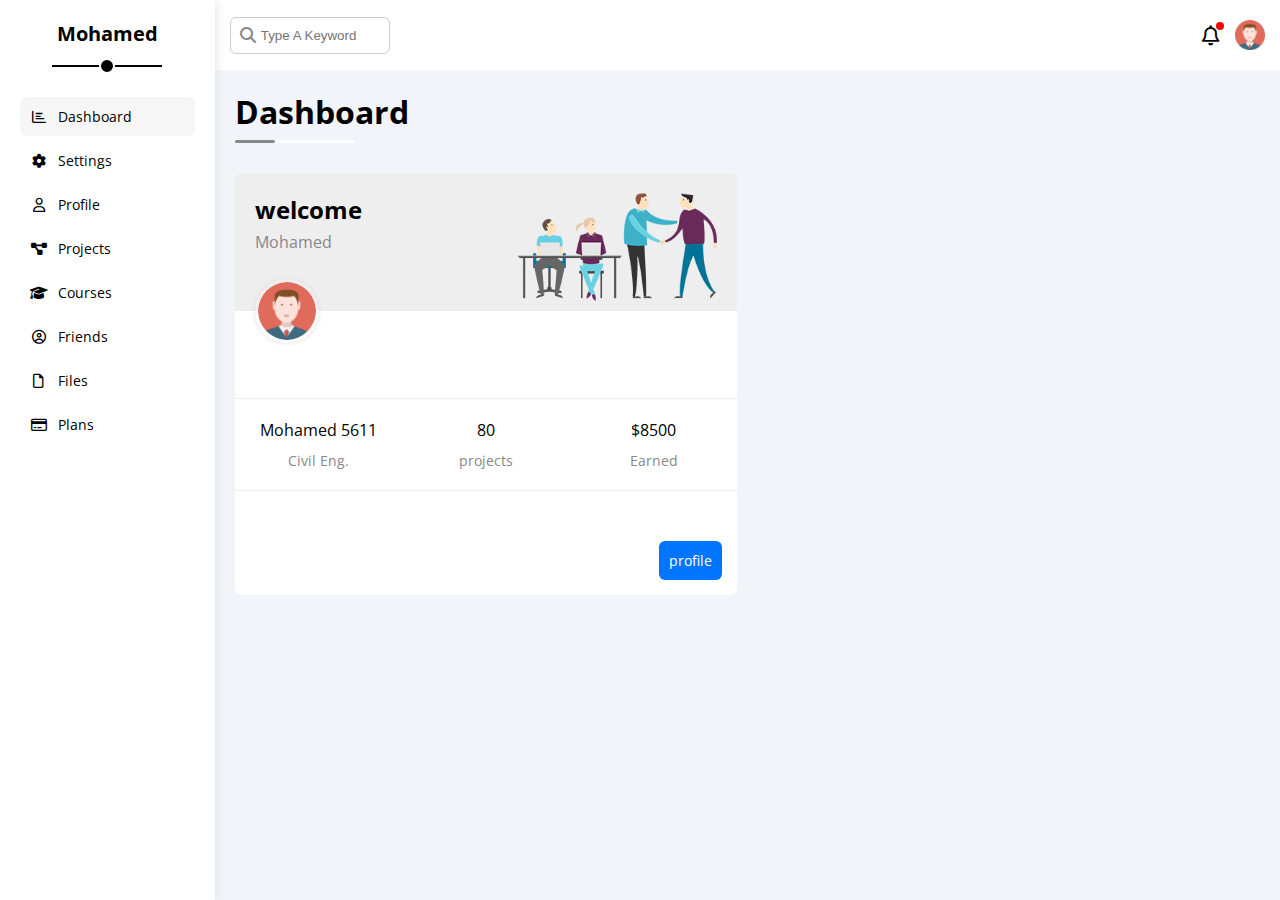
==== index.html @ 5852b379 "first commit" ====
<!DOCTYPE html>
<html lang="en">

<head>
  <meta charset="UTF-8">
  <meta name="viewport" content="width=device-width, initial-scale=1.0">
  <title>P-4</title>
  <link rel="stylesheet" href="css/framework.css">
  <link rel="stylesheet" href="css/master.css">
  <link rel="stylesheet" href="css/all.min.css">
  <link rel="preconnect" href="https://fonts.googleapis.com">
  <link rel="preconnect" href="https://fonts.gstatic.com" crossorigin>
  <link
    href="https://fonts.googleapis.com/css2?family=Open+Sans:ital,wght@0,300;0,400;0,500;0,600;0,700;0,800;1,300;1,400;1,500;1,600;1,700;1,800&family=Work+Sans:ital,wght@0,300;0,700;1,200;1,400;1,800&display=swap"
    rel="stylesheet">
</head>

<body>
  <div class="page d-flex ">
    <div class="sidebar bg-white p-20 p-relative">
      <h3 class="p-relative txt-c mt-0">Mohamed</h3>
      <ul>
        <li>
          <a class="active d-flex align-center fs-14 c-black rad-6 p-10" href="index.html">
            <i class="fa-regular fa-chart-bar fa-fw"></i>
            <span class="hide-mobile">Dashboard</span>
          </a>
        </li>
        <li>
          <a class="d-flex align-center fs-14 c-black rad-6 p-10" href="settings.html">
            <i class="fa-solid fa-gear fa-fw"></i>
            <span class="hide-mobile">Settings</span>
          </a>
        </li>
        <li>
          <a class="d-flex align-center fs-14 c-black rad-6 p-10" href="profile.html">
            <i class="fa-regular fa-user fa-fw"></i>
            <span class="hide-mobile">Profile</span>
          </a>
        </li>
        <li>
          <a class="d-flex align-center fs-14 c-black rad-6 p-10" href="projects.html">
            <i class="fa-solid fa-diagram-project fa-fw"></i>
            <span class="hide-mobile">Projects</span>
          </a>
        </li>
        <li>
          <a class="d-flex align-center fs-14 c-black rad-6 p-10" href="courses.html">
            <i class="fa-solid fa-graduation-cap fa-fw"></i>
            <span class="hide-mobile">Courses</span>
          </a>
        </li>
        <li>
          <a class="d-flex align-center fs-14 c-black rad-6 p-10" href="friends.html">
            <i class="fa-regular fa-circle-user fa-fw"></i>
            <span class="hide-mobile">Friends</span>
          </a>
        </li>
        <li>
          <a class="d-flex align-center fs-14 c-black rad-6 p-10" href="files.html">
            <i class="fa-regular fa-file fa-fw"></i>
            <span class="hide-mobile">Files</span>
          </a>
        </li>
        <li>
          <a class="d-flex align-center fs-14 c-black rad-6 p-10" href="plans.html">
            <i class="fa-regular fa-credit-card fa-fw"></i>
            <span class="hide-mobile">Plans</span>
          </a>
        </li>

      </ul>
    </div>
    <div class="content w-full">
      <!-- start Head -->
      <div class="head w-full p-15 between-flex bg-white">
        <div class="search p-relative">
          <input type="search" placeholder="Type A Keyword" class=" p-10 rad-6">
        </div>
        <div class="icon d-flex align-center ">
          <div class="notification p-relative">
            <i class="fa-regular fa-bell fa-lg"></i>
          </div>
          <img src="imgs/avatar.png" alt="">
        </div>
      </div>
      <h1 class="p-relative">Dashboard</h1>
      <div class="wrapper d-grid gap-20">
        <div class="welcome bg-white rad-6 txt-c-mobile block-mobile">
          <div class="intro d-flex space-between bg-eee  p-20">
            <div class="txt">
              <h2 class="m-0">welcome</h2>
              <p class="c-grey mt-5">Mohamed</p>
            </div>
            <img src="imgs/welcome.png" alt="">
          </div>
          <img src="imgs/avatar.png" alt="">
          <div class="body txt-c d-flex block-mobile">
            <div>
              <div>Mohamed 5611<span class="d-block c-grey fs-14 mt-10">Civil Eng.</span></div>
            </div>
            <div>
              <div>80<span class="d-block c-grey fs-14 mt-10">projects</span></div>
            </div>
            <div>
              <div>$8500<span class="d-block c-grey fs-14 mt-10">Earned</span></div>
            </div>
          </div>
          <a href="profile.html" class="visit p-relative d-block fs-14 rad-6 bg-blue c-white w-fit p-5 block-mobile">
            profile
          </a>
        </div>
      </div>
    </div>
  </div>
  <!-- End Head -->
</body>

</html>
---- css/framework.css ----
/* Start Variables */
:root {
  --main-transition: 0.3s linear;
  --blue-color: #0075ff;
  --blue-alt-color: #0d69d5;
  --orange-color: #f59e0b;
  --green-color: #22c55e;
  --red-color: #f44336;
  --grey-color: #888;
}
/* End Variables */
/* start box */
.d-block {
  display: block;
}
.d-flex {
  display: flex;
}
.align-center {
  align-items: center;
}
.space-between {
  justify-content: space-between;
}
.d-grid {
  display: grid;
}
.gap-10 {
  gap: 10px;
}
.gap-20 {
  gap: 20px;
}
/* End box */
/* start padding + Margin */
.p-5 {
  padding: 10px;
}
.p-10 {
  padding: 10px;
}
.p-15 {
  padding: 15px;
}
.p-20 {
  padding: 20px;
}
.m-0 {
  margin: 0;
}
.m-20 {
  margin: 20px;
}
.mt-0 {
  margin-top: 0;
}
.mt-5 {
  margin-top: 5px;
}
.mt-10 {
  margin-top: 10px;
}
.mt-20 {
  margin-top: 20px;
}
.mt-50 {
  margin-top: 50px;
}
.mb-20 {
  margin-bottom: 20px;
}
.mb-50 {
  margin-bottom: 50px;
}
/* End padding + Margin */
/* Start Fonts */
.fs-14 {
  font-size: 14px;
}
.txt-c {
  text-align: center;
}
/* End Fonts */
/* start color */
.bg-white {
  background-color: white;
}
.bg-blue {
  background-color: var(--blue-color);
}
.c-black {
  color: black;
}
.c-white{
  color: white;
}
.c-grey {
  color: var(--grey-color);
}
.bg-eee {
  background-color: #eee;
}
/* End color */
/* Start position */
.p-relative {
  position: relative;
}
.p-absolute {
  position: absolute;
}
/* End position */
/* Start width + height */
.w-full {
  width: 100%;
}
.w-fit {
  width: fit-content;
}
/* End width + height */
/* start border */
.rad-6 {
  border-radius: 6px;
}
/* End border */
/* start Media */
@media (max-width: 767px) {
  .hide-mobile {
    display: none;
  }
  .txt-c-mobile {
    text-align: center;
  }
  .block-mobile {
    display: block;
  }
}
/* End Media */
/* start components */
.between-flex {
  display: flex;
  align-items: center;
  justify-content: space-between;
}
.around-flex {
  display: flex;
  align-items: center;
  justify-content: space-around;
}
/* End components */
/* start animation */
@keyframes flicker {
  0% { opacity: 1; }
  50% { opacity: 0.5; }
  100% { opacity: 1; }
}
@keyframes shine {
  0% {
      opacity: 0;
      transform: scale(1);
  }
  50% {
      opacity: 1;
      transform: scale(1.5);
  }
  100% {
      opacity: 0;
      transform: scale(1);
  }
}
/* End animation */
---- css/master.css ----
/* Start Global Rules */
html {
  scroll-behavior: smooth;
}
body {
  font-family: "Open Sans", sans-serif;
  margin: 0;
}
* {
  -webkit-box-sizing: border-box;
  -moz-box-sizing: border-box;
  box-sizing: border-box;
}
*:focus {
  outline: none;
}
a {
  text-decoration: none;
}
ul {
  list-style: none;
  margin: 0;
  padding: 0;
}
::-webkit-scrollbar {
  width: 15px;
}
::-webkit-scrollbar-track {
  background-color: white;
}
::-webkit-scrollbar-thumb {
  border-radius: 5px;
  background-color: var(--blue-color);
}
::-webkit-scrollbar-thumb:hover {
  background-color: var(--blue-alt-color);
}
.container {
  padding-left: 15px;
  padding-right: 15px;
  margin-left: auto;
  margin-right: auto;
}
/* small*/
@media (min-width: 768px) {
  .container {
    width: 750px;
  }
}
/* Medium*/
@media (min-width: 992px) {
  .container {
    width: 970px;
  }
}
/* large*/
@media (min-width: 1200px) {
  .container {
    width: 1170px;
  }
}
/* End Global Rules */
/* Start Variables */
:root {
  --main-animation: 0.7s linear;
  --main-transition: 0.3s;
  --blue-color: #0075ff;
  --blue-alt-color: #0d69d5;
  --orange-color: #f59e0b;
  --green-color: #22c55e;
  --red-color: #f44336;
  --grey-color: #888;
}
/* End Variables */
/* start component */
/* End component */
/* start sidebar  */
.page {
  background-color: #f1f5f9;
  min-height: 100vh;
}
.sidebar {
  width: 250px;
  box-shadow: 0px 0px 10px #ddd;
}
.sidebar > h3 {
  margin-bottom: 50px;
}
@media (max-width: 767px) {
  .sidebar {
    width: 80px;
    padding: 10px;
  }
  .sidebar > h3 {
    font-size: 8px;
    margin-bottom: 10px;
  }
}
@media (min-width: 768px) {
  .sidebar > h3::before,
  .sidebar > h3::after {
    content: "";
    position: absolute;
    background: black;
    transform: translateX(-50%);
    left: 50%;
  }
  .sidebar > h3::before {
    width: 110px;
    height: 2px;
    bottom: -20px;
  }
  .sidebar > h3::after {
    bottom: -27px;
    height: 12px;
    width: 12px;
    border-radius: 50%;
    border: 2px solid white;
  }
}
.sidebar > ul a {
  margin-bottom: 5px;
  gap: 10px;
  transition: var(--main-transition);
}
.sidebar > h3 {
  font-size: 20px;
  margin-bottom: 50px;
}
@media (max-width: 767px) {
  .sidebar > ul a {
    margin: 0 auto 5px;
    width: fit-content;
  }
  .sidebar > h3 {
    font-size: 8px;
    margin-bottom: 10px;
  }
}
.sidebar > ul a:hover,
.sidebar > ul a.active {
  background-color: #f6f6f6;
}
/* End sidebar  */
/* start content */
.content {
  overflow: hidden;
}
.head {
  height: 70px;
}
.head .search::before {
  content: "\f002";
  font-weight: 900;
  position: absolute;
  top: 50%;
  left: 10px;
  color: var(--grey-color);
  transform: translateY(-50%);
  font-family: var(--fa-style-family-classic);
}
.head .search input {
  padding-left: 30px;
  border: 1px solid #ccc;
  width: 160px;
  transition: var(--main-transition);
}
.head .search input:focus {
  width: 200px;
}
.head .search input::placeholder {
  transition: var(--main-transition);
}
.head .search input:focus::placeholder {
  opacity: 0;
}
.head .icon .notification::before {
  content: "";
  position: absolute;
  background-color: red;
  width: 8px;
  height: 8px;
  border-radius: 50%;
  top: -2px;
  left: 14px;
}
.head .icon img {
  height: 30px;
  width: 30px;
  margin-left: 15px;
}
h1 {
  margin: 20px 20px 40px;
}
h1::after,
h1::before {
  content: "";
  position: absolute;
  border-radius: 5px;
  bottom: -10px;
  left: 0;
  height: 3px;
}
h1::after {
  width: 40px;
  background: var(--grey-color);
}
h1::before {
  width: 120px;
  background: white;
}
/* End content */
/* Start wrapper */
.wrapper {
  grid-template-columns: repeat(auto-fill, minmax(450px, 1fr));
  margin: 0 20px;
}
@media (max-width: 767px) {
  .wrapper {
    grid-template-columns: minmax(200px, 1fr);
    margin: 0 10px;
  }
}
/* Start welcome */
.welcome {
  overflow: hidden;
}
.welcome .intro img {
  width: 200px;
  margin: 0 0 -10px 0;
}
@media (max-width: 767px) {
  .welcome .intro img  {
    display: none;
  }
}
.welcome > img {
  width: 64px;
  height: 64px;
  border-radius: 50%;
  padding: 3px;
  box-shadow: 0 0 5px #ddd;
  margin: -32px 0 0 20px;
}
@media (max-width: 767px) {
  .welcome > img  {
    margin-left: 0;
  }
}
.welcome .body {
  padding: 20px 0;
  border-top: 1px solid #eee;
  border-bottom: 1px solid #eee;
  margin: 50px 0;
}
.welcome .body > div {
  flex: 1;
}
@media (max-width: 767px) {
  .welcome .body > div:not(:last-child) {
    margin-bottom: 35px;
  }
}
.welcome .visit {
  margin: 0 15px 15px auto;
  transition: var(--main-transition);
}
.welcome .visit::before {
  content: "";
  position: absolute;
  top: 0;
  left: 0;
  width: 100%;
  height: 100%;
  background-color: rgba(255, 255, 255, 0.5);
  opacity: 0;
  transform: scale(1);
  border-radius: 50%;
}
.welcome .visit:hover {
  background-color: var(--blue-alt-color);
  animation: shine var(--main-animation);
}
/* End welcome */
/* End wrapper */
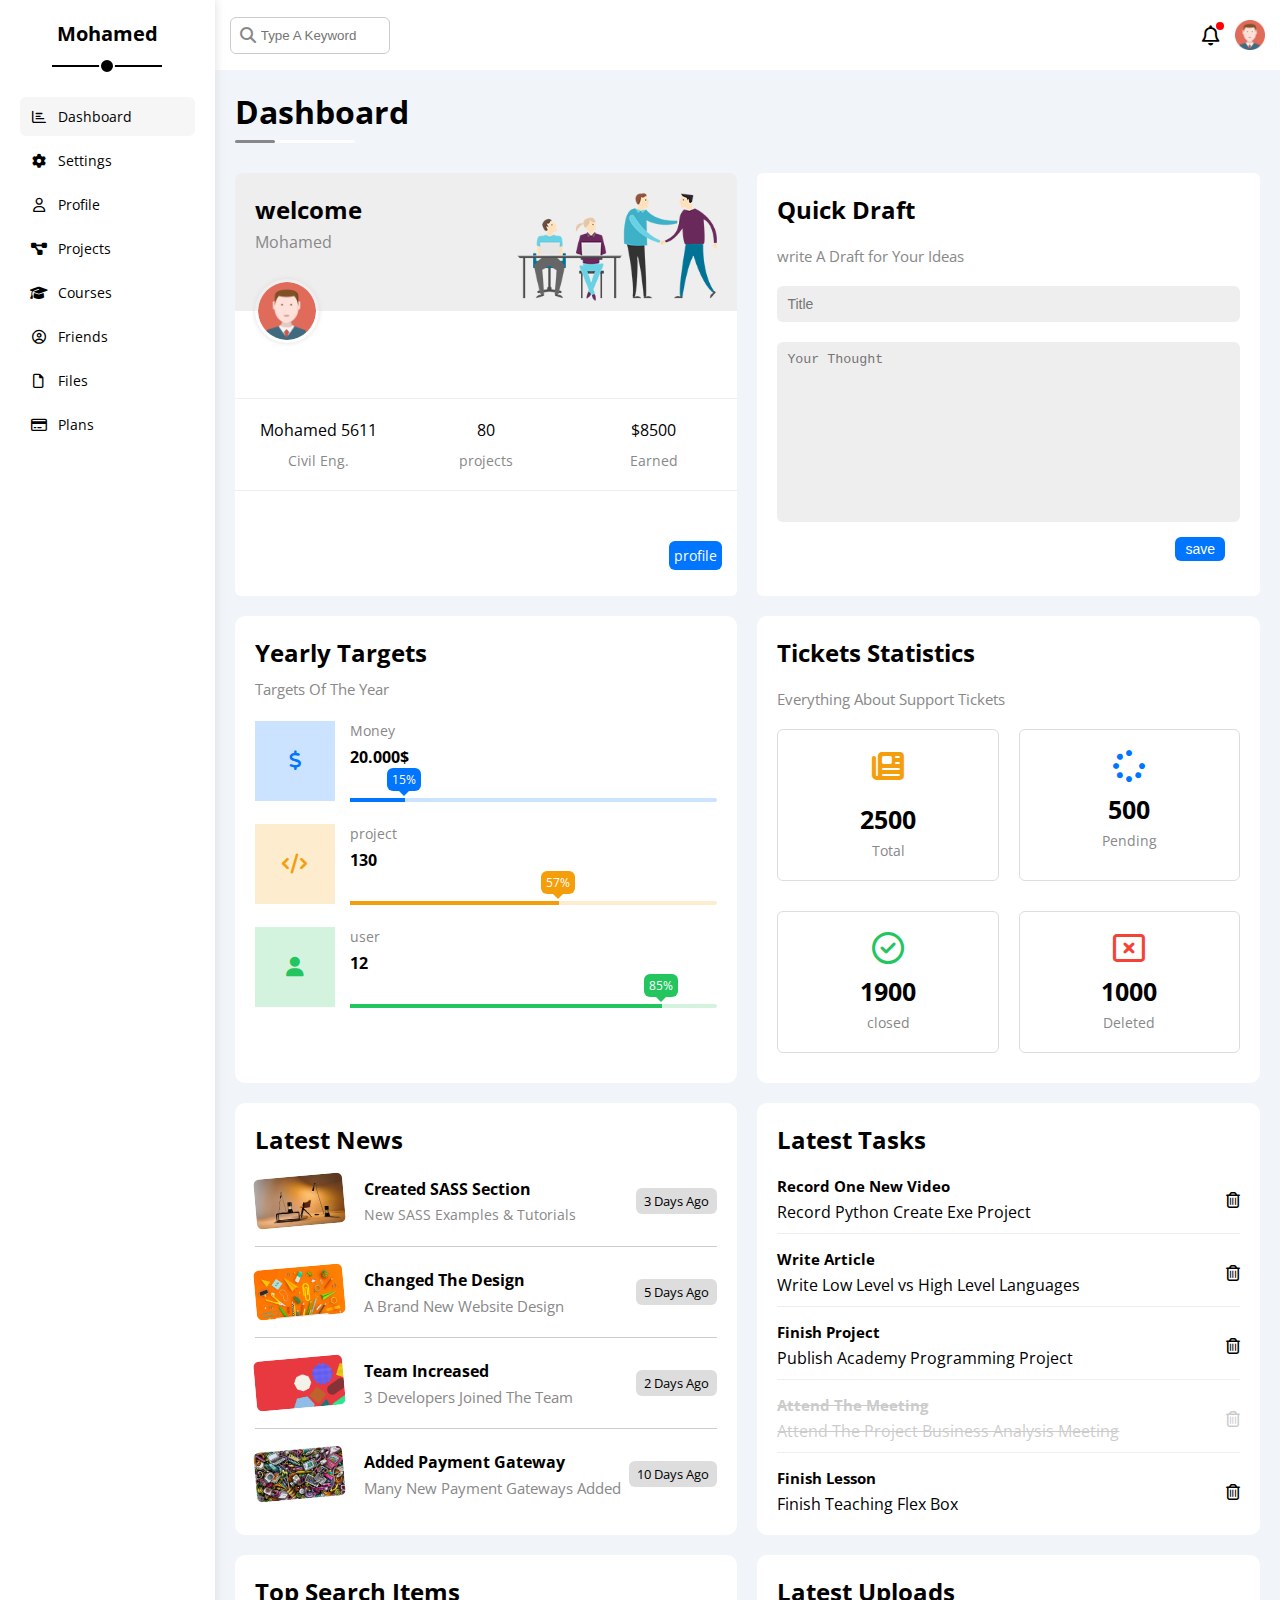
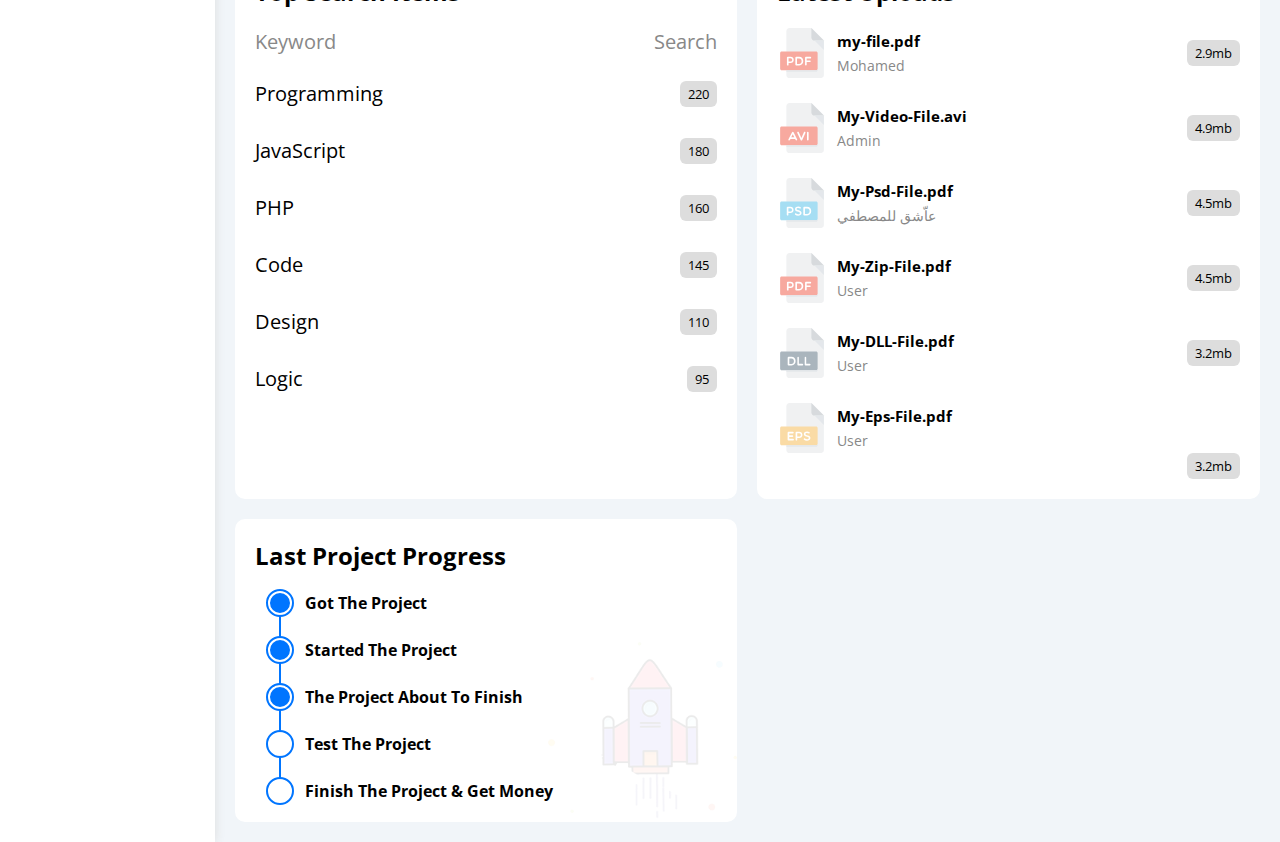
==== commit 8e0123e1: "^_^" ====
--- a/index.html
+++ b/index.html
@@ -84,12 +84,15 @@
           <img src="imgs/avatar.png" alt="">
         </div>
       </div>
+      <!-- End Head -->
       <h1 class="p-relative">Dashboard</h1>
+      <!-- Start wrapper -->
       <div class="wrapper d-grid gap-20">
+        <!-- Start welcome widget-->
         <div class="welcome bg-white rad-6 txt-c-mobile block-mobile">
           <div class="intro d-flex space-between bg-eee  p-20">
             <div class="txt">
-              <h2 class="m-0">welcome</h2>
+              <h2 class="m-0   ">welcome</h2>
               <p class="c-grey mt-5">Mohamed</p>
             </div>
             <img src="imgs/welcome.png" alt="">
@@ -110,10 +113,288 @@
             profile
           </a>
         </div>
+        <!-- End welcome widget-->
+        <!-- Start Quick Draft widget-->
+        <div class="quick-draft p-20 rad-6 bg-white txt-c-mobile block-mobile">
+          <h2 class="mt-0 mb-20  ">Quick Draft</h2>
+          <p class="mt-0 mb-20  c-grey fs-15">write A Draft for Your Ideas</p>
+          <form action="">
+            <input class="d-block b-n w-full bg-eee mt-10 mb-20 rad-6 p-10 fs-14 mt-10 mb-10" placeholder="Title"
+              type="text" name="" id="">
+            <textarea class="p-10 b-n bg-eee w-full mb-10 rad-6" placeholder="Your Thought" cols="30"
+              rows="10"></textarea>
+            <input type="submit" class=" save btn-shape" value="save">
+          </form>
+        </div>
+        <!-- End Quick Draft widget-->
+        <!-- Start Yearly Targets widget-->
+        <div class="targets bg-white rad-10 p-20">
+          <h2 class="m-0 mb-10  ">Yearly Targets</h2>
+          <p class="c-grey fs-15 mt-0 mb-20">Targets Of The Year </p>
+          <div class="target-row  mt-0 mb-20 d-flex align-center money">
+            <div class="icon center-flex">
+              <i class="fa-solid fa-dollar-sign fa-lg c-blue"></i>
+            </div>
+            <div class="details flex1">
+              <span class="fs-14 c-grey">Money</span>
+              <span class="d-block mt-5 mb-30 fw-bold">20.000$</span>
+              <div class="progress p-relative">
+                <span class="bg-blue" style="width: 15%">
+                  <span class="bg-blue">15%</span>
+                </span>
+              </div>
+            </div>
+          </div>
+          <div class="target-row mt-0 mb-20 d-flex align-center  project ">
+            <div class="icon center-flex project ">
+              <i class="fa-solid fa-code fa-lg c-orange"></i>
+            </div>
+            <div class="details flex1">
+              <span class="fs-14 c-grey">project</span>
+              <span class="d-block mt-5 mb-30 fw-bold">130</span>
+              <div class="progress p-relative">
+                <span class="bg-orange project" style="width: 57%">
+                  <span class="bg-orange">57%</span>
+                </span>
+              </div>
+            </div>
+          </div>
+          <div class="target-row mt-0 mb-20 d-flex align-center user ">
+            <div class="icon center-flex  user ">
+              <i class="fa-solid fa-user fa-lg c-green"></i>
+            </div>
+            <div class="details flex1">
+              <span class="fs-14 c-grey">user</span>
+              <span class="d-block mt-5 mb-30 fw-bold">12</span>
+              <div class="progress p-relative">
+                <span class="bg-green project" style="width: 85%">
+                  <span class="bg-green">85%</span>
+                </span>
+              </div>
+            </div>
+          </div>
+        </div>
+        <!-- End Yearly Targets widget-->
+        <!-- Start Tickets widget-->
+        <div class="tickets bg-white rad-10 p-20">
+          <h2 class="m-0 mb-20 ">Tickets Statistics</h2>
+          <p class="mt-0 mb-20 fs-15 c-grey ">Everything About Support Tickets</p>
+          <div class="info  d-flex f-wrap gap-20 ">
+            <div class="card rad-6 txt-c p-20 mb-10">
+              <i class="fa-solid fa-newspaper fa-2x c-orange mb-20"></i>
+              <span class="d-block mb-5 fw-bold fs-25">2500</span>
+              <span class="d-block fs-14 c-grey">Total</span>
+            </div>
+            <div class="card rad-6 txt-c p-20 mb-10">
+              <i class="fa-solid fa-spinner fa-2x mb-10 c-blue"></i>
+              <span class="d-block mb-5 fw-bold fs-25">500</span>
+              <span class="d-block fs-14 c-grey">Pending</span>
+            </div>
+            <div class="card rad-6 txt-c p-20 mb-10">
+              <i class="fa-regular fa-circle-check fa-2x mb-10 c-green"></i>
+              <span class="d-block mb-5 fw-bold fs-25">1900</span>
+              <span class="d-block fs-14 c-grey">closed</span>
+            </div>
+            <div class="card rad-6 txt-c p-20 mb-10">
+              <i class="fa-regular fa-rectangle-xmark fa-2x mb-10 c-red"></i>
+              <span class="d-block mb-5 fw-bold fs-25">1000</span>
+              <span class="d-block fs-14 c-grey">Deleted</span>
+            </div>
+          </div>
+        </div>
+        <!-- End Tickets widget-->
+        <!-- start Latest News widget -->
+        <div class="news bg-white rad-10 p-20 ">
+          <h2 class="m-0 mb-20 txt-c-mobile  ">Latest News</h2>
+          <div class="news-row d-flex flex-col-mobile  align-center">
+            <img class="rad-6 img-50 mr-20" src="imgs/news-01.png" alt="image">
+            <div class="info flex1">
+              <h3 class="m-0 mb-5 fs-16">Created SASS Section</h3>
+              <p class="fs-14 c-grey m-0 ">New SASS Examples & Tutorials</p>
+            </div>
+            <span class="span-btn">3 Days Ago</span>
+          </div>
+          <div class="news-row d-flex flex-col-mobile  align-center">
+            <img class="rad-6 img-50 mr-20" src="imgs/news-02.png" alt="image">
+            <div class="info flex1">
+              <h3 class="m-0 mb-5 fs-16">Changed The Design</h3>
+              <p class="fs-15 c-grey m-0 ">A Brand New Website Design</p>
+            </div>
+            <span class="span-btn">5 Days Ago</span>
+          </div>
+          <div class="news-row d-flex flex-col-mobile  align-center">
+            <img class="rad-6 img-50 mr-20" src="imgs/news-03.png" alt="image">
+            <div class="info flex1">
+              <h3 class="m-0 mb-5 fs-16">Team Increased</h3>
+              <p class="fs-15 c-grey m-0 ">3 Developers Joined The Team</p>
+            </div>
+            <span class="span-btn">2 Days Ago</span>
+          </div>
+          <div class="news-row d-flex flex-col-mobile  align-center">
+            <img class="rad-6 img-50 mr-20" src="imgs/news-04.png" alt="image">
+            <div class="info flex1">
+              <h3 class="m-0 mb-5 fs-16">Added Payment Gateway</h3>
+              <p class="fs-15 c-grey m-0 ">Many New Payment Gateways Added</p>
+            </div>
+            <span class="span-btn">10 Days Ago</span>
+          </div>
+        </div>
+        <!-- End Latest News widget-->
+        <!-- start Tasks  widget-->
+        <div class="tasks bg-white rad-10 p-20">
+          <h2 class="m-0 mb-20  ">Latest Tasks</h2>
+          <div class="task-row d-flex between-flex">
+            <div class="info flex1">
+              <h3 class="fs-15 mt-0 mb-5 ">Record One New Video</h3>
+              <p class="m-0">Record Python Create Exe Project</p>
+            </div>
+            <i class="fa-regular fa-trash-can delete"></i>
+          </div>
+          <div class="task-row d-flex between-flex">
+            <div class="info flex1">
+              <h3 class="fs-15 mt-0 mb-5">Write Article</h3>
+              <p class="m-0">Write Low Level vs High Level Languages</p>
+            </div>
+            <i class="fa-regular fa-trash-can delete"></i>
+          </div>
+          <div class="task-row d-flex between-flex">
+            <div class="info flex1">
+              <h3 class="fs-15 mt-0 mb-5">Finish Project</h3>
+              <p class="m-0">Publish Academy Programming Project</p>
+            </div><i class="fa-regular fa-trash-can delete"></i>
+          </div>
+          <div class="task-row d-flex between-flex ">
+            <div class="info flex1 deleted">
+              <h3 class="fs-15 mt-0 mb-5">Attend The Meeting</h3>
+              <p class="m-0">Attend The Project Business Analysis Meeting</p>
+            </div><i class="fa-regular fa-trash-can delete"></i>
+          </div>
+          <div class="task-row d-flex between-flex">
+            <div class="info flex1">
+              <h3 class="fs-15 mt-0 mb-5">Finish Lesson</h3>
+              <p class="m-0">Finish Teaching Flex Box</p>
+            </div>
+            <i class="fa-regular fa-trash-can delete"></i>
+          </div>
+        </div>
+        <!-- End Tasks widget-->
+        <!-- Start Top search widget -->
+        <div class="search bg-white rad-10 p-20">
+          <h2 class="m-0 mb-20  ">Top Search Items</h2>
+          <div class="items-head fs-20 c-grey between-flex m-0 mb-10">
+            <div>Keyword</div>
+            <div>Search</div>
+          </div>
+          <div class="items fs-20 pt-15 pb-15 between-flex">
+            <div>Programming</div>
+            <span class="span-btn">220</span>
+          </div>
+          <div class="items fs-20 pt-15 pb-15 between-flex">
+            <div>JavaScript</div>
+            <span class="span-btn">180</span>
+          </div>
+          <div class="items fs-20 pt-15 pb-15 between-flex">
+            <div>PHP</div>
+            <span class="span-btn">160</span>
+          </div>
+          <div class="items fs-20 pt-15 pb-15 between-flex">
+            <div>Code</div>
+            <span class="span-btn">145</span>
+          </div>
+          <div class="items fs-20 pt-15 pb-15 between-flex">
+            <div>Design</div>
+            <span class="span-btn">110</span>
+          </div>
+          <div class="items fs-20 pt-15 pb-15 between-flex">
+            <div>Logic</div>
+            <span class="span-btn">95</span>
+          </div>
+        </div>
+        <!-- End Top search widget-->
+        <!-- start uploads widget-->
+        <div class="uploads bg-white rad-10 p-20">
+          <h2 class="m-0 mb-20">Latest Uploads</h2>
+          <ul>
+            <li class="between-flex">
+              <div class="d-flex align-center">
+                <img class="rad-6 img-50 mr-10" src="imgs/pdf.svg" alt="image">
+              <div class="text ">
+                <h3 class="m-0 mb-5 fs-15">my-file.pdf</h3>
+                <p class="fs-14 c-grey m-0 ">Mohamed</p>
+              </div>
+              </div>
+              <span class="span-btn">2.9mb</span>
+            </li>
+            <li class="between-flex">
+              <div class="d-flex align-center">
+                <img class="rad-6 img-50 mr-10" src="imgs/avi.svg" alt="image">
+              <div class="text ">
+                <h3 class="m-0 mb-5 fs-15">My-Video-File.avi</h3>
+                <p class="fs-14 c-grey m-0 ">Admin</p>
+              </div>
+              </div>
+              <span class="span-btn">4.9mb</span>
+            </li>
+            <li class="between-flex">
+              <div class="d-flex align-center">
+                <img class="rad-6 img-50 mr-10" src="imgs/psd.svg" alt="image">
+              <div class="text ">
+                <h3 class="m-0 mb-5 fs-15">My-Psd-File.pdf</h3>
+                <p class="fs-14 c-grey m-0 ">عاّشق للمصطفي</p>
+              </div>
+              </div>
+              <span class="span-btn">4.5mb</span>
+            </li>
+            <li class="between-flex">
+              <div class="d-flex align-center">
+                <img class="rad-6 img-50 mr-10" src="imgs/pdf.svg" alt="image">
+              <div class="text ">
+                <h3 class="m-0 mb-5 fs-15">My-Zip-File.pdf</h3>
+                <p class="fs-14 c-grey m-0 ">User</p>
+              </div>
+              </div>
+              <span class="span-btn">4.5mb</span>
+            </li>
+            <li class="between-flex">
+              <div class="d-flex align-center">
+                <img class="rad-6 img-50 mr-10" src="imgs/dll.svg" alt="image">
+              <div class="text ">
+                <h3 class="m-0 mb-5 fs-15">My-DLL-File.pdf</h3>
+                <p class="fs-14 c-grey m-0 ">User</p>
+              </div>
+              </div >
+              <span class="span-btn">3.2mb</span>
+            </li>
+            <li class="align-center">
+              <div  class="d-flex align-center">
+                <img class="rad-6 img-50 mr-10" src="imgs/eps.svg" alt="image">
+              <div class="text ">
+                <h3 class="m-0 mb-5 fs-15">My-Eps-File.pdf</h3>
+                <p class="fs-14 c-grey m-0 ">User</p>
+              </div>
+              </div>
+              <span class="span-btn">3.2mb</span>
+            </li>
+          </ul>
+        </div>
+        <!-- End uploads widget-->
+        <!-- Start last project widget-->
+        <div class="last-project p-relative bg-white rad-10 p-20">
+          <h2 class="m-0 mb-20">Last Project Progress</h2>
+          <ul class=" p-relative">
+            <li class="mt-25 done">Got The Project</li>
+            <li class="mt-25 done">Started The Project</li>
+            <li class="mt-25 done">The Project About To Finish</li>
+            <li class="mt-25 current">Test The Project</li>
+            <li class="mt-25 ">Finish The Project & Get Money</li>
+          </ul>
+          <img class="launch-icon hide-mobile img-180" src="imgs/project.png" alt="">
+        </div>
+        <!-- End last project widget-->
       </div>
+      <!-- End wrapper widget-->
     </div>
   </div>
-  <!-- End Head -->
 </body>
 
 </html>--- a/css/framework.css
+++ b/css/framework.css
@@ -1,6 +1,7 @@
 /* Start Variables */
 :root {
-  --main-transition: 0.3s linear;
+  --main-animation: 0.7s linear;
+  --main-transition: 0.3s;
   --blue-color: #0075ff;
   --blue-alt-color: #0d69d5;
   --orange-color: #f59e0b;
@@ -9,6 +10,31 @@
   --grey-color: #888;
 }
 /* End Variables */
+/* Start Global Rules */
+html {
+  scroll-behavior: smooth;
+}
+body {
+  font-family: "Open Sans", sans-serif;
+  margin: 0;
+}
+* {
+  -webkit-box-sizing: border-box;
+  -moz-box-sizing: border-box;
+  box-sizing: border-box;
+}
+*:focus {
+  outline: none;
+}
+a {
+  text-decoration: none;
+}
+ul {
+  list-style: none;
+  margin: 0;
+  padding: 0;
+}
+/* End Global Rules  */
 /* start box */
 .d-block {
   display: block;
@@ -22,6 +48,12 @@
 .space-between {
   justify-content: space-between;
 }
+.f-wrap {
+  flex-wrap: wrap;
+}
+.flex1 {
+  flex: 1;
+}
 .d-grid {
   display: grid;
 }
@@ -32,9 +64,9 @@
   gap: 20px;
 }
 /* End box */
-/* start padding + Margin */
+/* start (pm) padding + Margin */
 .p-5 {
-  padding: 10px;
+  padding: 5px;
 }
 .p-10 {
   padding: 10px;
@@ -45,6 +77,12 @@
 .p-20 {
   padding: 20px;
 }
+.pt-15 {
+  padding-top: 15px;
+}
+.pb-15 {
+  padding-bottom: 15px;
+}
 .m-0 {
   margin: 0;
 }
@@ -63,19 +101,81 @@
 .mt-20 {
   margin-top: 20px;
 }
+.mt-25 {
+  margin-top: 25px;
+}
+.mt-30 {
+  margin-top: 30px;
+}
 .mt-50 {
   margin-top: 50px;
 }
+.mr-10 {
+  margin-right: 10px;
+}
+.mr-20 {
+  margin-right: 20px;
+}
+.mr-30 {
+  margin-right: 30px;
+}
+.mb-5 {
+  margin-bottom: 5px;
+}
+.mb-10 {
+  margin-bottom: 10px;
+}
 .mb-20 {
   margin-bottom: 20px;
 }
-.mb-50 {
-  margin-bottom: 50px;
+.mb-30 {
+  margin-bottom: 30px;
+}
+.mb-35 {
+  margin-bottom: 35px;
+}
+.mb-40 {
+  margin-bottom: 40px;
+}
+.ml-10 {
+  margin-left: 10px;
+}
+.ml-20 {
+  margin-left: 20px;
+}
+.ml-30 {
+  margin-left: 30px;
 }
 /* End padding + Margin */
+/* start (bo) border + outline */
+.b-n {
+  border: none;
+}
+.bt-ccc{
+  border-top: 1px solid #ccc;
+}
+.bb-ccc{
+  border-bottom: 1px solid #ccc;
+}
+/* End (bo) border + outline */
 /* Start Fonts */
 .fs-14 {
   font-size: 14px;
+}
+.fs-15 {
+  font-size: 15px;
+}
+.fs-16 {
+  font-size: 16px;
+}
+.fs-20 {
+  font-size: 20px;
+}
+.fs-25 {
+  font-size: 25px;
+}
+.fw-bold {
+  font-weight: bold;
 }
 .txt-c {
   text-align: center;
@@ -88,14 +188,32 @@
 .bg-blue {
   background-color: var(--blue-color);
 }
+.bg-orange {
+  background-color: var(--orange-color);
+}
+.bg-green {
+  background-color: var(--green-color);
+}
 .c-black {
   color: black;
 }
-.c-white{
+.c-white {
   color: white;
 }
 .c-grey {
   color: var(--grey-color);
+}
+.c-blue {
+  color: var(--blue-color);
+}
+.c-orange {
+  color: var(--orange-color);
+}
+.c-green {
+  color: var(--green-color);
+}
+.c-red {
+  color: var(--red-color);
 }
 .bg-eee {
   background-color: #eee;
@@ -110,6 +228,24 @@
 }
 /* End position */
 /* Start width + height */
+.img-50 {
+  height: 50px;
+}
+.img-80 {
+  height: 80px;
+}
+.img-100 {
+  height: 100px;
+}
+.img-180 {
+  height: 180px;
+}
+.img-250 {
+  height: 250px;
+}
+.img-500 {
+  height: 500px;
+}
 .w-full {
   width: 100%;
 }
@@ -120,6 +256,9 @@
 /* start border */
 .rad-6 {
   border-radius: 6px;
+}
+.rad-10 {
+  border-radius: 10px;
 }
 /* End border */
 /* start Media */
@@ -132,6 +271,12 @@
   }
   .block-mobile {
     display: block;
+  }
+  .flex-col-mobile {
+    display: flex;
+    flex-direction: column;
+    gap: 15px;
+    text-align: center;
   }
 }
 /* End Media */
@@ -141,30 +286,123 @@
   align-items: center;
   justify-content: space-between;
 }
+.center-flex {
+  display: flex;
+  align-items: center;
+  justify-content: center;
+}
 .around-flex {
   display: flex;
   align-items: center;
   justify-content: space-around;
 }
+.span-btn {
+  margin-left: auto;
+  font-size: 13px;
+  background: #ddd;
+  border-radius: 6px;
+  padding: 4px 8px;
+  display: block;
+  color: #000;
+  width: fit-content;
+}
+.btn-shape {
+  position: relative;
+  display: block;
+  font-size: 14px;
+  border-radius: 6px;
+  color: white;
+  width: fit-content;
+  padding: 4px 10px;
+  background-color: var(--blue-color);
+  transition: var(--main-transition);
+  border: none;
+}
+.btn-shape::before {
+  content: "";
+  position: absolute;
+  top: 0;
+  left: 0;
+  width: 100%;
+  height: 100%;
+  background-color: rgba(255, 255, 255, 0.5);
+  opacity: 0;
+  transform: scale(1);
+  border-radius: 50%;
+}
+.btn-shape:hover {
+  background-color: var(--blue-alt-color);
+  animation: shine var(--main-animation);
+}
 /* End components */
 /* start animation */
+@keyframes change-color {
+  from {
+    background-color: var(--blue-color);
+  }
+  to {
+    background-color: white;
+  }
+}
 @keyframes flicker {
-  0% { opacity: 1; }
-  50% { opacity: 0.5; }
-  100% { opacity: 1; }
+  0% {
+    opacity: 1;
+  }
+  50% {
+    opacity: 0.5;
+  }
+  100% {
+    opacity: 1;
+  }
 }
 @keyframes shine {
   0% {
-      opacity: 0;
-      transform: scale(1);
+    opacity: 0;
+    transform: scale(1);
   }
   50% {
-      opacity: 1;
-      transform: scale(1.5);
+    opacity: 1;
+    transform: scale(1.5);
   }
   100% {
-      opacity: 0;
-      transform: scale(1);
-  }
-}
-/* End animation */+    opacity: 0;
+    transform: scale(1);
+  }
+}
+@keyframes mlt-color {
+  0% {
+   color: var(--blue-alt-color);
+  }
+  10% {
+   color: var(--grey-color);
+  }
+  20% {
+   color: var(--green-color);
+  }
+  30% {
+   color: var(--orange-color);
+  }
+  40% {
+   color: var(--red-color);
+  }
+  50% {
+    color: rgb(3, 137, 47);
+  }
+  60% {
+    color: rgb(124, 15, 95);
+  }
+  70% {
+    color: rgb(82, 17, 139);
+  }
+  80% {
+    color: rgb(101, 156, 18);
+  }
+  90% {
+    color: rgb(35, 1, 20);
+  }
+  100% {
+    color: rgb(202, 95, 38);
+  }
+}
+
+/* End animation */
--- a/css/master.css
+++ b/css/master.css
@@ -29,7 +29,7 @@
   background-color: white;
 }
 ::-webkit-scrollbar-thumb {
-  border-radius: 5px;
+  border-radius: 2.5px;
   background-color: var(--blue-color);
 }
 ::-webkit-scrollbar-thumb:hover {
@@ -213,7 +213,7 @@
 /* Start wrapper */
 .wrapper {
   grid-template-columns: repeat(auto-fill, minmax(450px, 1fr));
-  margin: 0 20px;
+  margin: 20px;
 }
 @media (max-width: 767px) {
   .wrapper {
@@ -221,7 +221,10 @@
     margin: 0 10px;
   }
 }
-/* Start welcome */
+.wrapper h2{
+  animation: mlt-color 5s linear  infinite alternate-reverse;
+}
+/* Start welcome widget*/
 .welcome {
   overflow: hidden;
 }
@@ -230,7 +233,7 @@
   margin: 0 0 -10px 0;
 }
 @media (max-width: 767px) {
-  .welcome .intro img  {
+  .welcome .intro img {
     display: none;
   }
 }
@@ -243,7 +246,7 @@
   margin: -32px 0 0 20px;
 }
 @media (max-width: 767px) {
-  .welcome > img  {
+  .welcome > img {
     margin-left: 0;
   }
 }
@@ -281,5 +284,193 @@
   background-color: var(--blue-alt-color);
   animation: shine var(--main-animation);
 }
-/* End welcome */
+/* End welcomewidget */
+/* start Quick Draft widget*/
+.quick-draft textarea {
+  resize: none;
+  min-height: 180px;
+}
+.quick-draft .save {
+  margin: 0 15px 15px auto;
+}
+/* End Quick Draft widget*/
+/* Start Yearly Targets widget*/
+.targets .target-row .icon {
+  width: 80px;
+  height: 80px;
+  margin-right: 15px;
+}
+.targets .target-row .details .progress{
+  height: 4px;
+  border-radius: 6px;
+}
+.targets .target-row .details .progress > span{
+  height: 100%;
+  position: absolute;
+  top: 0;
+  left: 0;
+}
+.targets .target-row .details .progress > span span{
+  position: absolute;
+  top: -30px;
+  right: -16px;
+  padding: 3px 5px;
+  font-size: 12px;
+  color: white;
+  border-radius: 6px;
+}
+.targets .target-row .details .progress > span span:after{
+  content: "";
+  position: absolute;
+  bottom: -15px;
+  left: 50%;
+  border-width: 10px;
+  border-style: solid;
+  border-color: transparent;
+  border-top-color: var(--blue-color);
+  transform: translateX(-50%);
+}
+.targets .money .details .progress > span span:after{
+  border-top-color: var(--blue-color);
+}
+.targets .project .details .progress > span span:after{
+  border-top-color: var(--orange-color);
+}
+.targets .user .details .progress > span span:after{
+  border-top-color: var(--green-color);
+}
+.money .icon,
+.money .progress{
+background-color: rgb(0 117 255 / 20%);
+}
+.project .icon,
+.project .progress{
+  background-color: rgb(245 158 11 / 20%);
+}
+.user .icon,
+.user .progress{
+  background-color: rgb(34 197 94 / 20%);
+}
+/* End Yearly Targets widget*/
+/* start tickets widget*/
+.tickets .card{
+  width: calc(50% - 10px);
+  border: 1px solid #ddd;
+}
+@media (max-width:767px){
+  .tickets .card{
+    width: 100%;;
+  }
+}
+/* End tickets widget*/
+/* start Latest News widget*/
+.news .news-row:not(:last-of-type){
+  border-bottom: 1px solid #ccc;
+  padding-bottom: 20px;
+  margin-bottom: 20px;
+}
+.news .news-row img{
+  transform: rotate(-5deg);
+  transition: var(--main-transition);
+}
+.news .news-row:hover img{
+  transform: scale(1.1) rotate(0deg);
+}
+.news .news-row span{
+  margin-left: auto;
+  background: #ddd;
+}
+@media (max-width:767px){
+  .news .news-row span{
+    margin: 0 auto;
+  }
+}
+/* End Latest News widget*/
+/* start tasks widget*/
+.tasks .task-row:not(:last-of-type){
+  border-bottom: 1px solid #eee;
+  padding-bottom: 10px;
+  margin-bottom: 15px;
+}
+.tasks .delete{
+  cursor: pointer;
+  transition: var(--main-transition);
+}
+.tasks .delete:hover{
+color: var(--red-color);
+}
+.tasks .deleted{
+text-decoration: line-through;
+opacity: 0.2;
+}
+.tasks .deleted + i{
+opacity: 0.2;
+}
+
+/* End tasks widget*/
+/* start Uploads widget*/
+.uploads ul li:not(:last-child) {
+  margin-bottom: 25px;
+}
+.uploads ul li img{
+  opacity: 0.5;
+  transition: var(--main-transition);
+}
+.uploads ul li:hover img{
+  transform: rotate(5deg) scale(1.1);  opacity: 1;
+}
+/* End Uploads widget*/
+/* Start last project widget*/
+.last-project {
+  overflow: hidden;
+}
+.last-project .launch-icon{
+  position: absolute;
+  opacity: 0.08;
+  bottom: 0;
+  right: 0;
+  transition: 1s;
+}
+.last-project:hover .launch-icon{
+  bottom: 300px;
+}
+.last-project ul::after{
+  content: "";
+  position: absolute;
+  width: 2px;
+  height: calc(100% - 20px);
+  background-color: var(--blue-color);
+  left: 25px;
+  top: 50%;
+  transform: translate(-50%, -50%);
+}
+.last-project ul li {
+  margin: 0 0 25px 50px;
+  font-weight: bold;
+  position: relative;
+}
+.last-project ul li::before{
+  content: "";
+  position: absolute;
+  left: -25px;
+  top: 50%;
+  transform: translate(-50%, -50%);
+  width: 20px;
+  height: 20px;
+  border-radius: 50%;
+  border: 2px solid white;
+  background-color: white;
+  outline: 2px solid var(--blue-color);
+  z-index: 1;
+}
+.last-project ul li.done::before{
+  background-color: var(--blue-color);
+}
+.last-project ul li.current::before{
+  animation: change-color 0.8s infinite alternate;
+}
+.last-project ul li:last-of-type{
+  margin: 0 0 0 50px;
+}
+/* End last project widget*/
 /* End wrapper */
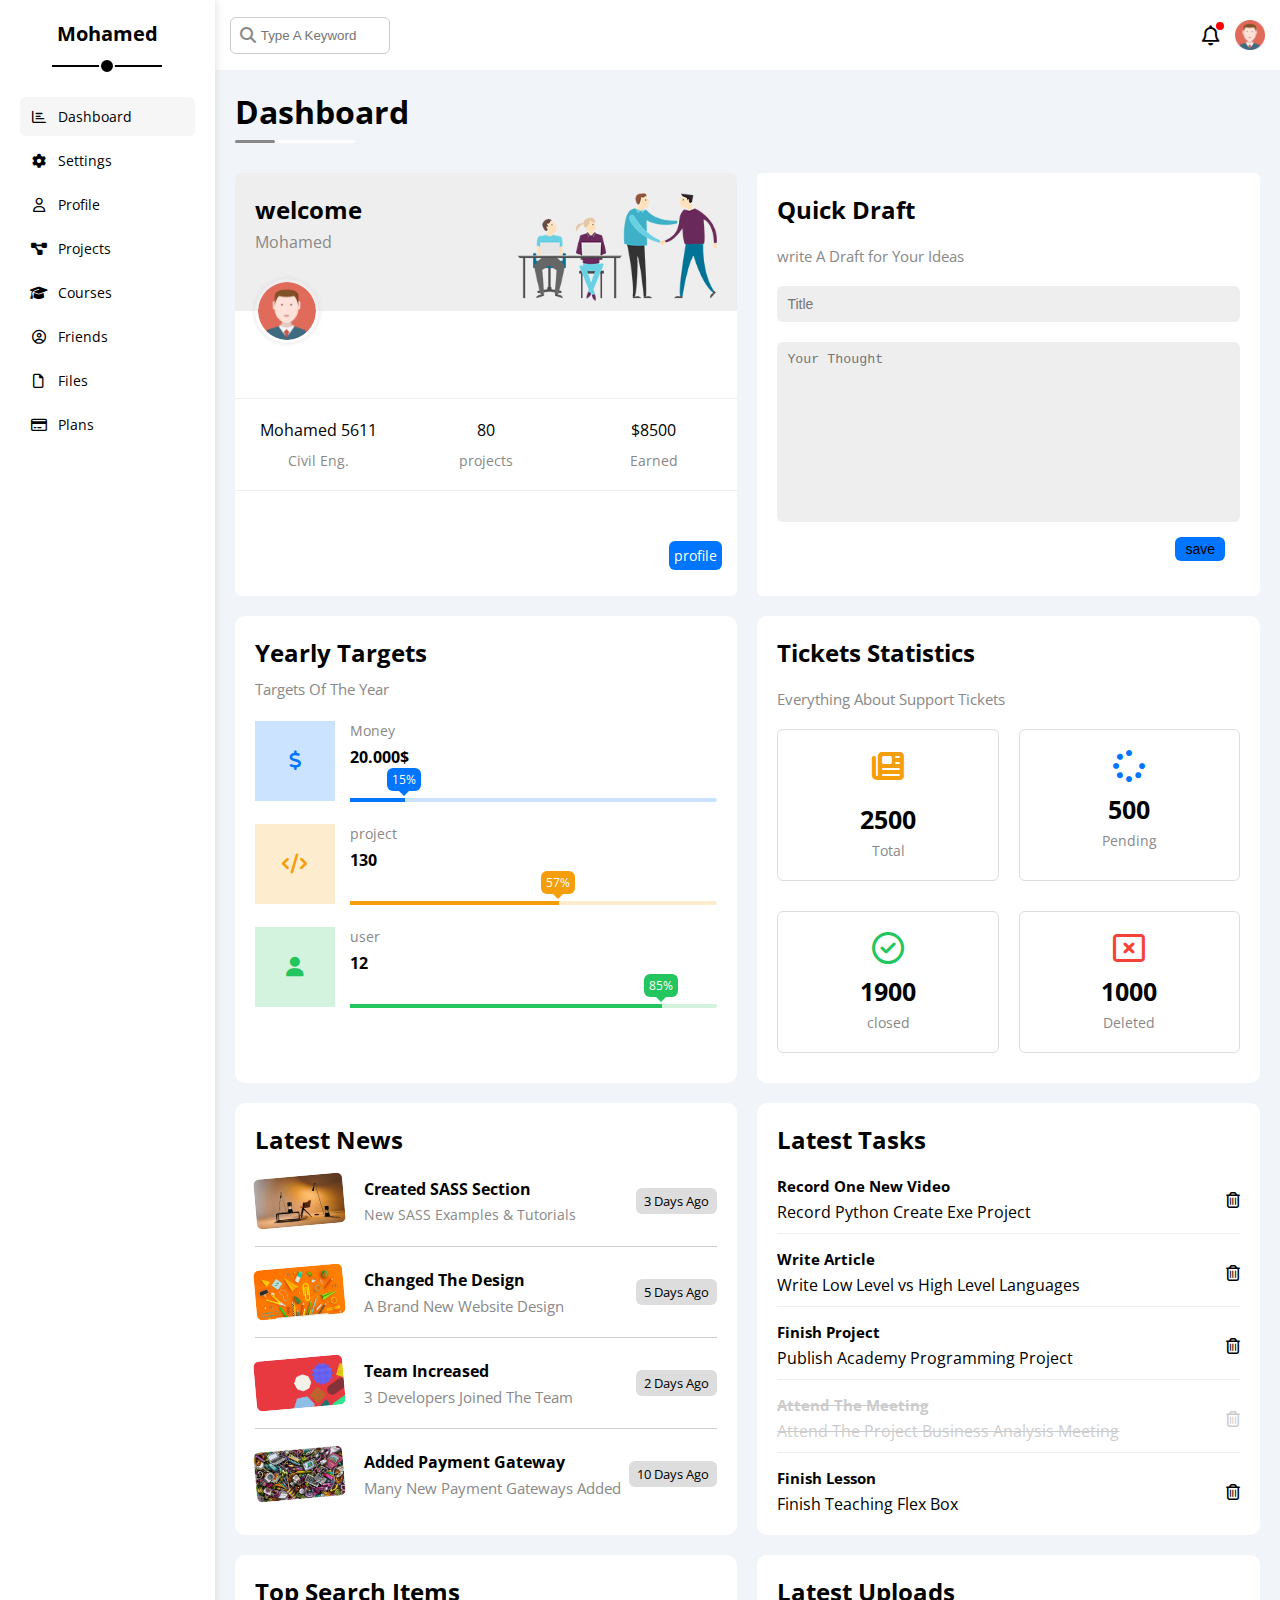
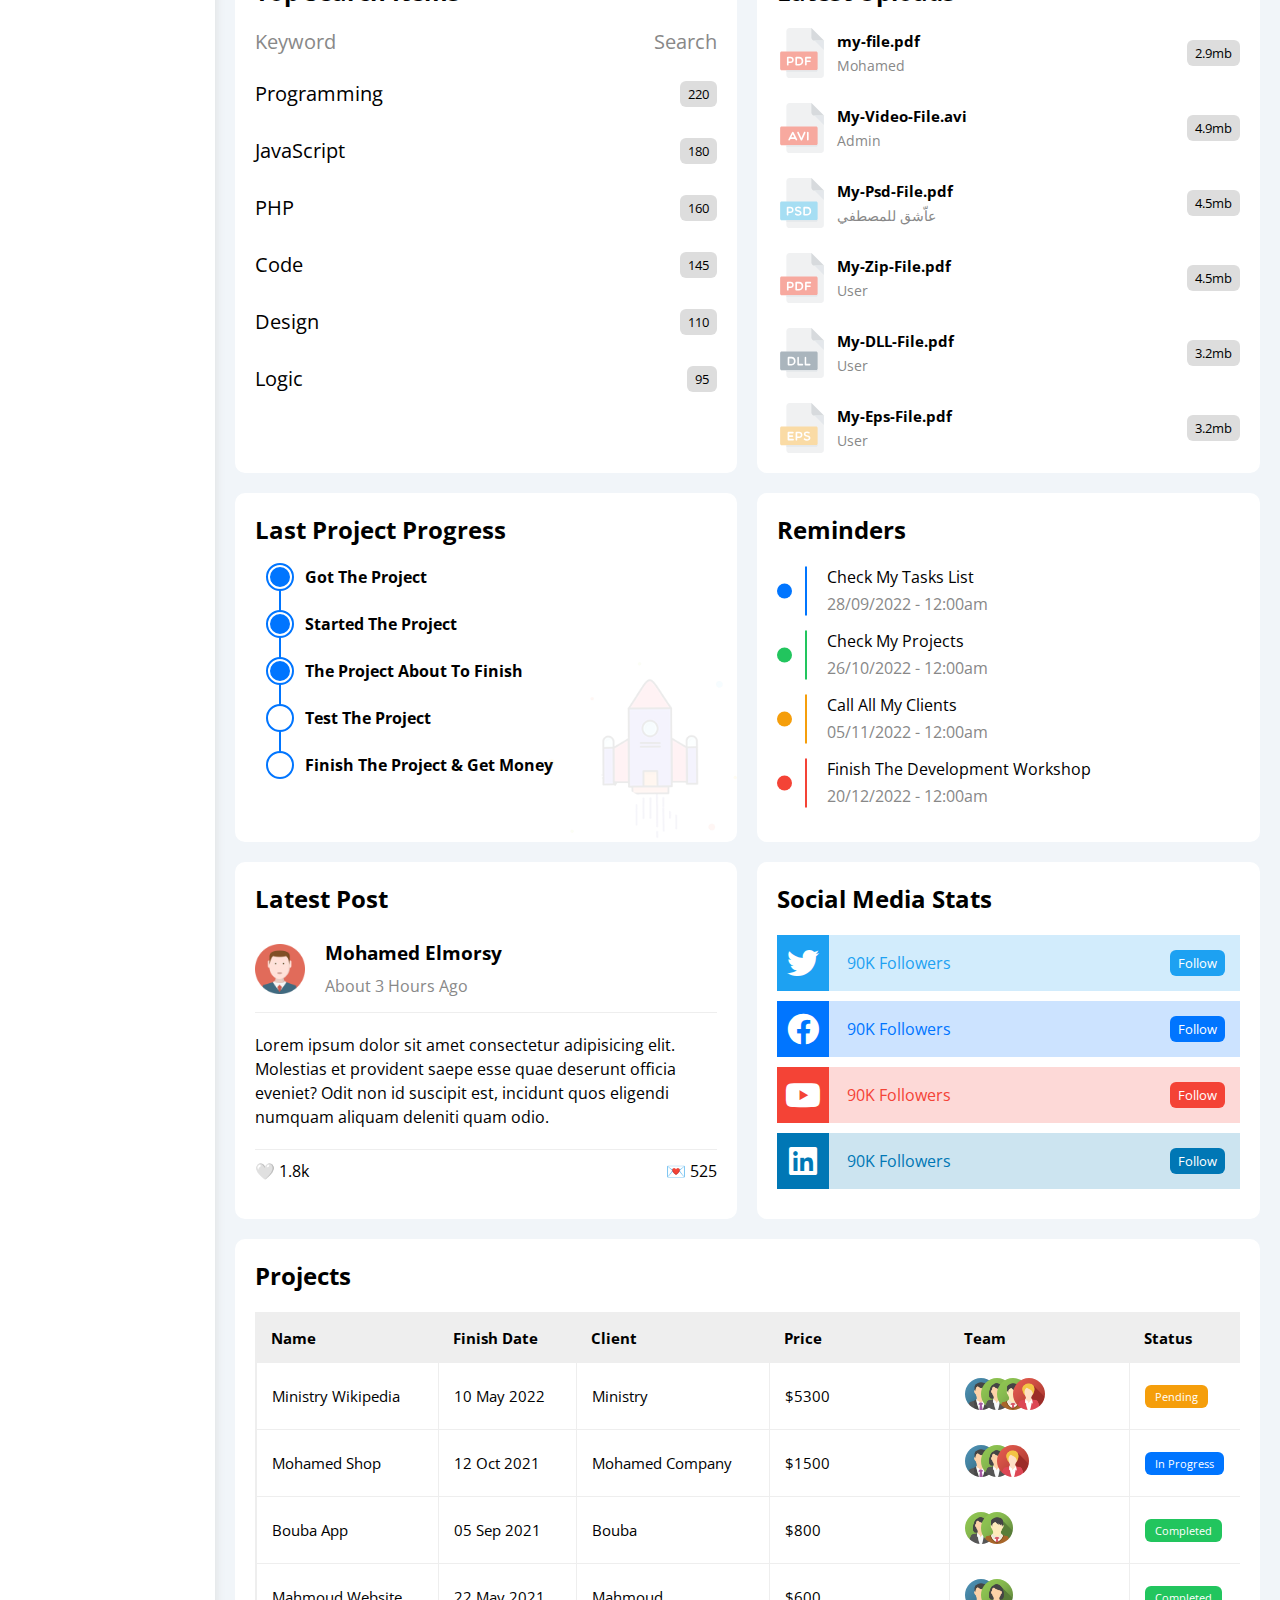
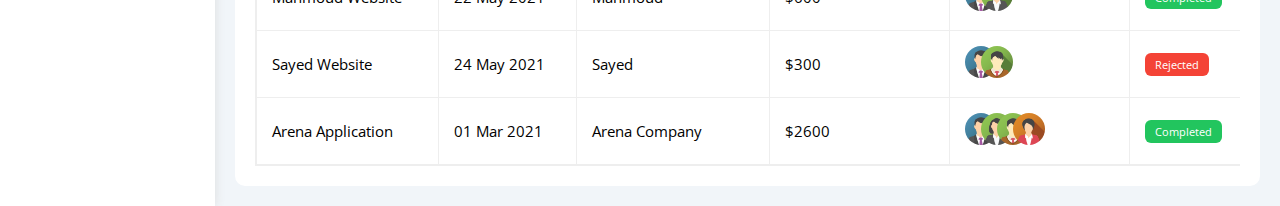
==== commit 5fb8dc5a: "page Setting" ====
--- a/index.html
+++ b/index.html
@@ -5,9 +5,9 @@
   <meta charset="UTF-8">
   <meta name="viewport" content="width=device-width, initial-scale=1.0">
   <title>P-4</title>
+  <link rel="stylesheet" href="css/all.min.css">
   <link rel="stylesheet" href="css/framework.css">
   <link rel="stylesheet" href="css/master.css">
-  <link rel="stylesheet" href="css/all.min.css">
   <link rel="preconnect" href="https://fonts.googleapis.com">
   <link rel="preconnect" href="https://fonts.gstatic.com" crossorigin>
   <link
@@ -206,7 +206,7 @@
         <!-- start Latest News widget -->
         <div class="news bg-white rad-10 p-20 ">
           <h2 class="m-0 mb-20 txt-c-mobile  ">Latest News</h2>
-          <div class="news-row d-flex flex-col-mobile  align-center">
+          <div class="news-row d-flex col-mobile  align-center">
             <img class="rad-6 img-50 mr-20" src="imgs/news-01.png" alt="image">
             <div class="info flex1">
               <h3 class="m-0 mb-5 fs-16">Created SASS Section</h3>
@@ -214,7 +214,7 @@
             </div>
             <span class="span-btn">3 Days Ago</span>
           </div>
-          <div class="news-row d-flex flex-col-mobile  align-center">
+          <div class="news-row d-flex col-mobile  align-center">
             <img class="rad-6 img-50 mr-20" src="imgs/news-02.png" alt="image">
             <div class="info flex1">
               <h3 class="m-0 mb-5 fs-16">Changed The Design</h3>
@@ -222,7 +222,7 @@
             </div>
             <span class="span-btn">5 Days Ago</span>
           </div>
-          <div class="news-row d-flex flex-col-mobile  align-center">
+          <div class="news-row d-flex col-mobile  align-center">
             <img class="rad-6 img-50 mr-20" src="imgs/news-03.png" alt="image">
             <div class="info flex1">
               <h3 class="m-0 mb-5 fs-16">Team Increased</h3>
@@ -230,7 +230,7 @@
             </div>
             <span class="span-btn">2 Days Ago</span>
           </div>
-          <div class="news-row d-flex flex-col-mobile  align-center">
+          <div class="news-row d-flex col-mobile  align-center">
             <img class="rad-6 img-50 mr-20" src="imgs/news-04.png" alt="image">
             <div class="info flex1">
               <h3 class="m-0 mb-5 fs-16">Added Payment Gateway</h3>
@@ -318,60 +318,60 @@
             <li class="between-flex">
               <div class="d-flex align-center">
                 <img class="rad-6 img-50 mr-10" src="imgs/pdf.svg" alt="image">
-              <div class="text ">
-                <h3 class="m-0 mb-5 fs-15">my-file.pdf</h3>
-                <p class="fs-14 c-grey m-0 ">Mohamed</p>
-              </div>
+                <div class="text ">
+                  <h3 class="m-0 mb-5 fs-15">my-file.pdf</h3>
+                  <p class="fs-14 c-grey m-0 ">Mohamed</p>
+                </div>
               </div>
               <span class="span-btn">2.9mb</span>
             </li>
             <li class="between-flex">
               <div class="d-flex align-center">
                 <img class="rad-6 img-50 mr-10" src="imgs/avi.svg" alt="image">
-              <div class="text ">
-                <h3 class="m-0 mb-5 fs-15">My-Video-File.avi</h3>
-                <p class="fs-14 c-grey m-0 ">Admin</p>
-              </div>
+                <div class="text ">
+                  <h3 class="m-0 mb-5 fs-15">My-Video-File.avi</h3>
+                  <p class="fs-14 c-grey m-0 ">Admin</p>
+                </div>
               </div>
               <span class="span-btn">4.9mb</span>
             </li>
             <li class="between-flex">
               <div class="d-flex align-center">
                 <img class="rad-6 img-50 mr-10" src="imgs/psd.svg" alt="image">
-              <div class="text ">
-                <h3 class="m-0 mb-5 fs-15">My-Psd-File.pdf</h3>
-                <p class="fs-14 c-grey m-0 ">عاّشق للمصطفي</p>
-              </div>
+                <div class="text ">
+                  <h3 class="m-0 mb-5 fs-15">My-Psd-File.pdf</h3>
+                  <p class="fs-14 c-grey m-0 ">عاّشق للمصطفي</p>
+                </div>
               </div>
               <span class="span-btn">4.5mb</span>
             </li>
             <li class="between-flex">
               <div class="d-flex align-center">
                 <img class="rad-6 img-50 mr-10" src="imgs/pdf.svg" alt="image">
-              <div class="text ">
-                <h3 class="m-0 mb-5 fs-15">My-Zip-File.pdf</h3>
-                <p class="fs-14 c-grey m-0 ">User</p>
-              </div>
+                <div class="text ">
+                  <h3 class="m-0 mb-5 fs-15">My-Zip-File.pdf</h3>
+                  <p class="fs-14 c-grey m-0 ">User</p>
+                </div>
               </div>
               <span class="span-btn">4.5mb</span>
             </li>
             <li class="between-flex">
               <div class="d-flex align-center">
                 <img class="rad-6 img-50 mr-10" src="imgs/dll.svg" alt="image">
-              <div class="text ">
-                <h3 class="m-0 mb-5 fs-15">My-DLL-File.pdf</h3>
-                <p class="fs-14 c-grey m-0 ">User</p>
-              </div>
-              </div >
+                <div class="text ">
+                  <h3 class="m-0 mb-5 fs-15">My-DLL-File.pdf</h3>
+                  <p class="fs-14 c-grey m-0 ">User</p>
+                </div>
+              </div>
               <span class="span-btn">3.2mb</span>
             </li>
-            <li class="align-center">
-              <div  class="d-flex align-center">
+            <li class="between-flex">
+              <div class="d-flex align-center">
                 <img class="rad-6 img-50 mr-10" src="imgs/eps.svg" alt="image">
-              <div class="text ">
-                <h3 class="m-0 mb-5 fs-15">My-Eps-File.pdf</h3>
-                <p class="fs-14 c-grey m-0 ">User</p>
-              </div>
+                <div class="text ">
+                  <h3 class="m-0 mb-5 fs-15">My-Eps-File.pdf</h3>
+                  <p class="fs-14 c-grey m-0 ">User</p>
+                </div>
               </div>
               <span class="span-btn">3.2mb</span>
             </li>
@@ -391,8 +391,170 @@
           <img class="launch-icon hide-mobile img-180" src="imgs/project.png" alt="">
         </div>
         <!-- End last project widget-->
+        <!-- start Reminders widget -->
+        <div class="reminders bg-white rad-10 p-20">
+          <h2 class="m-0 mb-20">Reminders</h2>
+          <ul class="m-0">
+            <li class="p-relative mb-15 pl-50">
+              <p class="m-0 mb-5">Check My Tasks List</p>
+              <span class="d-block c-grey m-0">28/09/2022 - 12:00am</span>
+            </li>
+            <li class="p-relative mb-15 pl-50">
+              <p class="m-0 mb-5">Check My Projects</p>
+              <span class="d-block c-grey m-0">26/10/2022 - 12:00am</span>
+            </li>
+            <li class="p-relative mb-15 pl-50">
+              <p class="m-0 mb-5">Call All My Clients</p>
+              <span class="d-block c-grey m-0">05/11/2022 - 12:00am</span>
+            </li>
+            <li class="p-relative mb-15 pl-50">
+              <p class="m-0 mb-5">Finish The Development Workshop</p>
+              <span class="d-block c-grey m-0">20/12/2022 - 12:00am</span>
+            </li>
+          </ul>
+        </div>
+        <!-- End Reminders widget -->
+        <!-- Start Latest Post -->
+        <div class="latest-post bg-white rad-10 p-20">
+          <h2 class="m-0 mb-25">Latest Post</h2>
+          <div class="info bb-eee pb-15 d-flex align-center">
+            <img class="img-50" src="imgs/avatar.png" alt="">
+            <div class="text ml-20">
+              <h3 class="m-0 mb-10">Mohamed Elmorsy</h3>
+              <span class="d-block c-grey m-0">About 3 Hours Ago</span>
+            </div>
+          </div>
+          <p class="m-0 pb-20 pt-20 Lh-1-5 bb-eee">Lorem ipsum dolor sit amet consectetur adipisicing elit. Molestias
+            et provident saepe esse quae deserunt officia eveniet?
+            Odit non id suscipit est, incidunt quos
+            eligendi numquam aliquam deleniti quam odio.</p>
+          <div class="icon between-flex m-0 mt-10">
+            <span class="d-block fs-16">🤍 1.8k</span>
+            <span class="d-block fs-16">💌 525</span>
+          </div>
+        </div>
+        <!-- End Latest Post -->
+        <!-- Start Social Media State -->
+        <div class="social-state bg-white rad-10 p-20">
+          <h2 class="m-0 mb-20">Social Media Stats</h2>
+          <div class="box between-flex bg-twitter twitter p-15 mb-10 p-relative">
+            <i class="fa-brands fa-twitter fa-2x  c-white bg-twitter p-10 h-full center-flex"></i>
+            <span>90K Followers</span>
+            <a class="span-btn fs-14 c-white" href="#">Follow</a>
+          </div>
+          <div class="box between-flex  bg-facebook facebook p-15 mb-10 p-relative">
+            <i class="fa-brands fa-facebook fa-2x  c-white bg-facebook h-full center-flex"></i>
+            <span>90K Followers</span>
+            <a class="span-btn fs-14 c-white" href="#">Follow</a>
+          </div>
+          <div class="box between-flex  bg-youtube youtube p-15 mb-10 p-relative">
+            <i class="fa-brands fa-youtube fa-2x  c-white bg-youtube h-full center-flex"></i>
+            <span>90K Followers</span>
+            <a class="span-btn fs-14 c-white" href="#">Follow</a>
+          </div>
+          <div class="box between-flex  bg-linkedin linkedin p-15 mb-10 p-relative">
+            <i class="fa-brands fa-linkedin fa-2x  c-white bg-linkedin h-full center-flex"></i>
+            <span>90K Followers</span>
+            <a class="span-btn fs-14 c-white" href="#">Follow</a>
+          </div>
+        </div>
+        <!-- End Social Media State-->
       </div>
       <!-- End wrapper widget-->
+      <!-- Start Project -->
+      <div class="projects p-20 bg-white rad-10 m-20">
+        <h2 class="mt-0 mb-20">Projects</h2>
+        <div class="responsive-table">
+          <table class="fs-15 w-full">
+            <thead>
+              <tr>
+                <td>Name</td>
+                <td>Finish Date</td>
+                <td>Client</td>
+                <td>Price</td>
+                <td>Team</td>
+                <td>Status</td>
+              </tr>
+            </thead>
+            <tbody>
+              <tr>
+                <td>Ministry Wikipedia</td>
+                <td>10 May 2022</td>
+                <td>Ministry</td>
+                <td class="w-90">$5300</td>
+                <td class="w-180">
+                  <img src="imgs/team-01.png" alt="">
+                  <img src="imgs/team-02.png" alt="">
+                  <img src="imgs/team-03.png" alt="">
+                  <img src="imgs/team-05.png" alt="">
+                </td>
+                <td>
+                  <span class="label btn-shape bg-orange c-white">Pending</span>
+                </td>
+              </tr>
+              <tr>
+                <td>Mohamed Shop</td>
+                <td>12 Oct 2021</td>
+                <td>Mohamed Company</td>
+                <td class="w-90">$1500</td>
+                <td class="w-180">
+                  <img src="imgs/team-01.png" alt="">
+                  <img src="imgs/team-02.png" alt="">
+                  <img src="imgs/team-05.png" alt="">
+                </td>
+                <td><span class="label btn-shape bg-blue c-white">In Progress</span></td>
+              </tr>
+              <tr>
+                <td>Bouba App</td>
+                <td>05 Sep 2021</td>
+                <td>Bouba</td>
+                <td class="w-90">$800</td>
+                <td class="w-180">
+                  <img src="imgs/team-02.png" alt="">
+                  <img src="imgs/team-03.png" alt="">
+                </td>
+                <td><span class="label btn-shape bg-green c-white">Completed</span></td>
+              </tr>
+              <tr>
+                <td>Mahmoud Website</td>
+                <td>22 May 2021</td>
+                <td>Mahmoud</td>
+                <td class="w-90">$600</td>
+                <td class="w-180">
+                  <img src="imgs/team-01.png" alt="">
+                  <img src="imgs/team-02.png" alt="">
+                </td>
+                <td><span class="label btn-shape bg-green c-white">Completed</span></td>
+              </tr>
+              <tr>
+                <td>Sayed Website</td>
+                <td>24 May 2021</td>
+                <td>Sayed</td>
+                <td  class="w-90">$300</td>
+                <td class="w-180">
+                  <img src="imgs/team-01.png" alt="">
+                  <img src="imgs/team-03.png" alt="">
+                </td>
+                <td><span class="label btn-shape bg-red c-white">Rejected</span></td>
+              </tr>
+              <tr>
+                <td>Arena Application</td>
+                <td>01 Mar 2021</td>
+                <td>Arena Company</td>
+                <td class="w-90">$2600</td>
+                <td class="w-180">
+                  <img src="imgs/team-01.png" alt="">
+                  <img src="imgs/team-02.png" alt="">
+                  <img src="imgs/team-03.png" alt="">
+                  <img src="imgs/team-04.png" alt="">
+                </td>
+                <td><span class="label btn-shape bg-green c-white">Completed</span></td>
+              </tr>
+            </tbody>
+          </table>
+        </div>
+      </div>
+      <!-- End Project -->
     </div>
   </div>
 </body>
--- a/css/framework.css
+++ b/css/framework.css
@@ -42,9 +42,6 @@
 .d-flex {
   display: flex;
 }
-.align-center {
-  align-items: center;
-}
 .space-between {
   justify-content: space-between;
 }
@@ -54,14 +51,26 @@
 .flex1 {
   flex: 1;
 }
+.flex2 {
+  flex: 2;
+}
 .d-grid {
   display: grid;
 }
+.gap-5 {
+  gap: 5px;
+}
 .gap-10 {
   gap: 10px;
 }
 .gap-20 {
   gap: 20px;
+}
+.gap-50 {
+  gap: 50px;
+}
+.gap-100 {
+  gap: 100px;
 }
 /* End box */
 /* start (pm) padding + Margin */
@@ -77,14 +86,53 @@
 .p-20 {
   padding: 20px;
 }
+.pt-10 {
+  padding-top: 10px;
+}
 .pt-15 {
   padding-top: 15px;
 }
+.pt-15 {
+  padding-top: 15px;
+}
+.pt-20 {
+  padding-top: 20px;
+}
 .pb-15 {
   padding-bottom: 15px;
 }
+.pb-20 {
+  padding-bottom: 20px;
+}
+.pl-5 {
+  padding-left: 5px;
+}
+.pl-10 {
+  padding-left: 10px;
+}
+.pl-20 {
+  padding-left: 20px;
+}
+.pl-30 {
+  padding-left: 30px;
+}
+.pl-40 {
+  padding-left: 40px;
+}
+.pl-50{
+  padding-left: 50px;
+}
+.pl-60{
+  padding-left: 60px;
+}
+.pl-70{
+  padding-left: 70px;
+}
 .m-0 {
-  margin: 0;
+  margin: 0px;
+}
+.m-15 {
+  margin: 15px;
 }
 .m-20 {
   margin: 20px;
@@ -119,12 +167,24 @@
 .mr-30 {
   margin-right: 30px;
 }
+.mr-100 {
+  margin-right: 100px;
+}
+.mr-150 {
+  margin-right: 150px;
+}
 .mb-5 {
   margin-bottom: 5px;
 }
 .mb-10 {
   margin-bottom: 10px;
 }
+.mb-15 {
+  margin-bottom: 15px;
+}
+.mb-25 {
+  margin-bottom: 25px;
+}
 .mb-20 {
   margin-bottom: 20px;
 }
@@ -137,27 +197,69 @@
 .mb-40 {
   margin-bottom: 40px;
 }
+.ml-auto {
+  margin-left: auto;
+}
+.ml--30 {
+  margin-left: -30px;
+}
+.ml--25 {
+  margin-left: -25px;
+}
+.ml--20 {
+  margin-left: -20px;
+}
+.ml--10 {
+  margin-left: -10px;
+}
+.ml--5 {
+  margin-left: -5px;
+}
+.ml-5 {
+  margin-left: 5px;
+}
 .ml-10 {
   margin-left: 10px;
 }
+.ml-15 {
+  margin-left: 15px;
+}
 .ml-20 {
   margin-left: 20px;
 }
 .ml-30 {
   margin-left: 30px;
+}
+.ml-40 {
+  margin-left: 40px;
+}
+.ml-100 {
+  margin-left: 100px;
 }
 /* End padding + Margin */
 /* start (bo) border + outline */
 .b-n {
   border: none;
 }
+.b-ccc {
+  border: 1px solid #ccc;;
+}
+.bl-ccc {
+  border-left: 1px solid #ccc;;
+}
+.bl-eee {
+  border-left: 1px solid #eee;;
+}
 .bt-ccc{
   border-top: 1px solid #ccc;
 }
 .bb-ccc{
   border-bottom: 1px solid #ccc;
 }
-/* End (bo) border + outline */
+.bb-eee{
+  border-bottom: 1px solid #eee;
+}
+/* End (bo) border + outline + line-height */
 /* Start Fonts */
 .fs-14 {
   font-size: 14px;
@@ -177,8 +279,17 @@
 .fw-bold {
   font-weight: bold;
 }
+.fw-normal {
+  font-weight: normal;
+}
 .txt-c {
   text-align: center;
+}
+.Lh-1-3 {
+line-height: 1.3;
+}
+.Lh-1-5 {
+line-height: 1.5;
 }
 /* End Fonts */
 /* start color */
@@ -188,15 +299,39 @@
 .bg-blue {
   background-color: var(--blue-color);
 }
+.bg-twitter{
+  background-color: #1da1f2;
+}
+.bg-facebook{
+  background-color: var(--blue-color);
+}
+.bg-youtube{
+  background-color: var(--red-color);
+}
+.bg-linkedin{
+  background-color: #0077b5;
+}
 .bg-orange {
   background-color: var(--orange-color);
 }
 .bg-green {
   background-color: var(--green-color);
 }
+.bg-red {
+  background-color:var(--red-color);
+}
+.bg-grey {
+  background-color:var(--grey-color);
+}
+.bg-eee {
+  background-color: #eee;
+}
 .c-black {
   color: black;
 }
+.c-star {
+  color: #ffa700;
+}
 .c-white {
   color: white;
 }
@@ -205,6 +340,18 @@
 }
 .c-blue {
   color: var(--blue-color);
+}
+.c-twitter{
+  color: #1da1f2;
+}
+.c-facebook{
+  color: var(--blue-color);
+}
+.c-youtube{
+  color: var(--red-color);
+}
+.c-linkedin{
+  color: #0077b5;
 }
 .c-orange {
   color: var(--orange-color);
@@ -228,9 +375,24 @@
 }
 /* End position */
 /* Start width + height */
+.img-30 {
+  height: 30px;
+}
+.img-35 {
+  height: 35px;
+}
+.img-40 {
+  height: 40px;
+}
 .img-50 {
   height: 50px;
 }
+.img-60 {
+  height: 60px;
+}
+.img-70 {
+  height: 70px;
+}
 .img-80 {
   height: 80px;
 }
@@ -251,6 +413,15 @@
 }
 .w-fit {
   width: fit-content;
+}
+.w-90 {
+  width: 180px;
+}
+.w-180 {
+  width: 180px;
+}
+.h-full {
+  height: 100%;
 }
 /* End width + height */
 /* start border */
@@ -259,6 +430,9 @@
 }
 .rad-10 {
   border-radius: 10px;
+}
+.rad-circle {
+  border-radius: 50%;
 }
 /* End border */
 /* start Media */
@@ -272,7 +446,7 @@
   .block-mobile {
     display: block;
   }
-  .flex-col-mobile {
+  .col-mobile {
     display: flex;
     flex-direction: column;
     gap: 15px;
@@ -296,14 +470,21 @@
   align-items: center;
   justify-content: space-around;
 }
+.align-center {
+  display: flex;
+  align-items: center;
+}
+.end-center {
+  display: flex;
+  align-items: center;
+  justify-content: end;
+}
 .span-btn {
-  margin-left: auto;
   font-size: 13px;
   background: #ddd;
   border-radius: 6px;
   padding: 4px 8px;
   display: block;
-  color: #000;
   width: fit-content;
 }
 .btn-shape {
@@ -311,10 +492,8 @@
   display: block;
   font-size: 14px;
   border-radius: 6px;
-  color: white;
   width: fit-content;
   padding: 4px 10px;
-  background-color: var(--blue-color);
   transition: var(--main-transition);
   border: none;
 }
@@ -331,7 +510,6 @@
   border-radius: 50%;
 }
 .btn-shape:hover {
-  background-color: var(--blue-alt-color);
   animation: shine var(--main-animation);
 }
 /* End components */
--- a/css/master.css
+++ b/css/master.css
@@ -73,6 +73,50 @@
 }
 /* End Variables */
 /* start component */
+.toggle-checkbox {
+  -webkit-appearance: none;
+  appearance: none;
+  display: none;
+}
+.toggle-switch {
+  height: 30px;
+  width: 80px;
+  background: #ccc;
+  border-radius: 48px;
+  position: relative;
+}
+.toggle-switch::before {
+  font-family: var(--fa-style-family-classic);
+  font-weight: 900;
+  content: "\f00d";
+  height: 24px;
+  width: 24px;
+  border-radius: 50%;
+  background-color: white;
+  color: #ccc;
+  display: flex;
+  align-items: center;
+  justify-content: center;
+  position: absolute;
+  top: 3px;
+  left: 3px;
+  cursor: pointer;
+  transition: var(--main-transition);
+}
+.toggle-checkbox:checked + .toggle-switch {
+  background-color: var(--blue-color);
+}
+.toggle-checkbox:checked + .toggle-switch::before {
+  color: var(--blue-color);
+  content: "\f00c";
+  left: 53px;
+}
+
+.setting :disabled {
+  cursor: no-drop;
+  background-color: #f0f2f8;
+  color: #bbb;
+}
 /* End component */
 /* start sidebar  */
 .page {
@@ -142,7 +186,7 @@
   background-color: #f6f6f6;
 }
 /* End sidebar  */
-/* start content */
+/* start Head */
 .content {
   overflow: hidden;
 }
@@ -209,7 +253,8 @@
   width: 120px;
   background: white;
 }
-/* End content */
+/* End Head */
+/* Start Dashboard Page */
 /* Start wrapper */
 .wrapper {
   grid-template-columns: repeat(auto-fill, minmax(450px, 1fr));
@@ -221,8 +266,8 @@
     margin: 0 10px;
   }
 }
-.wrapper h2{
-  animation: mlt-color 5s linear  infinite alternate-reverse;
+.wrapper h2 {
+  animation: mlt-color 5s linear infinite alternate-reverse;
 }
 /* Start welcome widget*/
 .welcome {
@@ -284,14 +329,18 @@
   background-color: var(--blue-alt-color);
   animation: shine var(--main-animation);
 }
-/* End welcomewidget */
+/* End welcome widget */
 /* start Quick Draft widget*/
 .quick-draft textarea {
   resize: none;
   min-height: 180px;
 }
 .quick-draft .save {
+  background-color: var(--blue-color);
   margin: 0 15px 15px auto;
+}
+.quick-draft .save:hover {
+  background-color: var(--blue-alt-color);
 }
 /* End Quick Draft widget*/
 /* Start Yearly Targets widget*/
@@ -300,17 +349,17 @@
   height: 80px;
   margin-right: 15px;
 }
-.targets .target-row .details .progress{
+.targets .target-row .details .progress {
   height: 4px;
   border-radius: 6px;
 }
-.targets .target-row .details .progress > span{
+.targets .target-row .details .progress > span {
   height: 100%;
   position: absolute;
   top: 0;
   left: 0;
 }
-.targets .target-row .details .progress > span span{
+.targets .target-row .details .progress > span span {
   position: absolute;
   top: -30px;
   right: -16px;
@@ -319,7 +368,7 @@
   color: white;
   border-radius: 6px;
 }
-.targets .target-row .details .progress > span span:after{
+.targets .target-row .details .progress > span span:after {
   content: "";
   position: absolute;
   bottom: -15px;
@@ -330,81 +379,81 @@
   border-top-color: var(--blue-color);
   transform: translateX(-50%);
 }
-.targets .money .details .progress > span span:after{
+.targets .money .details .progress > span span:after {
   border-top-color: var(--blue-color);
 }
-.targets .project .details .progress > span span:after{
+.targets .project .details .progress > span span:after {
   border-top-color: var(--orange-color);
 }
-.targets .user .details .progress > span span:after{
+.targets .user .details .progress > span span:after {
   border-top-color: var(--green-color);
 }
 .money .icon,
-.money .progress{
-background-color: rgb(0 117 255 / 20%);
-}
-.project .icon,
-.project .progress{
+.money .progress {
+  background-color: rgb(0 117 255 / 20%);
+}
+.targets .project .icon,
+.targets .project .progress {
   background-color: rgb(245 158 11 / 20%);
 }
 .user .icon,
-.user .progress{
+.user .progress {
   background-color: rgb(34 197 94 / 20%);
 }
 /* End Yearly Targets widget*/
 /* start tickets widget*/
-.tickets .card{
+.tickets .card {
   width: calc(50% - 10px);
   border: 1px solid #ddd;
 }
-@media (max-width:767px){
-  .tickets .card{
-    width: 100%;;
+@media (max-width: 767px) {
+  .tickets .card {
+    width: 100%;
   }
 }
 /* End tickets widget*/
 /* start Latest News widget*/
-.news .news-row:not(:last-of-type){
+.news .news-row:not(:last-of-type) {
   border-bottom: 1px solid #ccc;
   padding-bottom: 20px;
   margin-bottom: 20px;
 }
-.news .news-row img{
+.news .news-row img {
   transform: rotate(-5deg);
   transition: var(--main-transition);
 }
-.news .news-row:hover img{
+.news .news-row:hover img {
   transform: scale(1.1) rotate(0deg);
 }
-.news .news-row span{
+.news .news-row span {
   margin-left: auto;
   background: #ddd;
 }
-@media (max-width:767px){
-  .news .news-row span{
+@media (max-width: 767px) {
+  .news .news-row span {
     margin: 0 auto;
   }
 }
 /* End Latest News widget*/
 /* start tasks widget*/
-.tasks .task-row:not(:last-of-type){
+.tasks .task-row:not(:last-of-type) {
   border-bottom: 1px solid #eee;
   padding-bottom: 10px;
   margin-bottom: 15px;
 }
-.tasks .delete{
+.tasks .delete {
   cursor: pointer;
   transition: var(--main-transition);
 }
-.tasks .delete:hover{
-color: var(--red-color);
-}
-.tasks .deleted{
-text-decoration: line-through;
-opacity: 0.2;
-}
-.tasks .deleted + i{
-opacity: 0.2;
+.tasks .delete:hover {
+  color: var(--red-color);
+}
+.tasks .deleted {
+  text-decoration: line-through;
+  opacity: 0.2;
+}
+.tasks .deleted + i {
+  opacity: 0.2;
 }
 
 /* End tasks widget*/
@@ -412,29 +461,30 @@
 .uploads ul li:not(:last-child) {
   margin-bottom: 25px;
 }
-.uploads ul li img{
+.uploads ul li img {
   opacity: 0.5;
   transition: var(--main-transition);
 }
-.uploads ul li:hover img{
-  transform: rotate(5deg) scale(1.1);  opacity: 1;
+.uploads ul li:hover img {
+  transform: rotate(5deg) scale(1.1);
+  opacity: 1;
 }
 /* End Uploads widget*/
 /* Start last project widget*/
 .last-project {
   overflow: hidden;
 }
-.last-project .launch-icon{
+.last-project .launch-icon {
   position: absolute;
   opacity: 0.08;
   bottom: 0;
   right: 0;
   transition: 1s;
 }
-.last-project:hover .launch-icon{
-  bottom: 300px;
-}
-.last-project ul::after{
+.last-project:hover .launch-icon {
+  bottom: 600px;
+}
+.last-project ul::after {
   content: "";
   position: absolute;
   width: 2px;
@@ -449,7 +499,7 @@
   font-weight: bold;
   position: relative;
 }
-.last-project ul li::before{
+.last-project ul li::before {
   content: "";
   position: absolute;
   left: -25px;
@@ -463,14 +513,546 @@
   outline: 2px solid var(--blue-color);
   z-index: 1;
 }
-.last-project ul li.done::before{
+.last-project ul li.done::before {
   background-color: var(--blue-color);
 }
-.last-project ul li.current::before{
+.last-project ul li.current::before {
   animation: change-color 0.8s infinite alternate;
 }
-.last-project ul li:last-of-type{
+.last-project ul li:last-of-type {
   margin: 0 0 0 50px;
 }
 /* End last project widget*/
+/* start Reminders widget */
+.reminders li {
+  z-index: 1;
+  transition: var(--main-transition);
+}
+.reminders li:hover {
+  color: white;
+  font-weight: bold;
+}
+.reminders li:hover span {
+  color: black;
+}
+.reminders li::before {
+  content: "";
+  position: absolute;
+  left: 0;
+  top: 50%;
+  transform: translateY(-50%);
+  width: 15px;
+  height: 15px;
+  border-radius: 50%;
+}
+.reminders li::after {
+  content: "";
+  position: absolute;
+  left: 28px;
+  top: 50%;
+  transform: translateY(-50%);
+  width: 2px;
+  height: 100%;
+  z-index: -1;
+  transition: var(--main-transition);
+}
+.reminders li:hover::after {
+  width: 330px;
+  height: calc(100% + 4px);
+}
+.reminders li:nth-child(1):before,
+.reminders li:nth-child(1)::after {
+  background-color: var(--blue-color);
+}
+.reminders li:nth-child(2):before,
+.reminders li:nth-child(2)::after {
+  background-color: var(--green-color);
+}
+.reminders li:nth-child(3):before,
+.reminders li:nth-child(3)::after {
+  background-color: var(--orange-color);
+}
+.reminders li:nth-child(4):before,
+.reminders li:nth-child(4)::after {
+  background-color: var(--red-color);
+}
+/* End Reminders widget */
+/* start Latest Post */
+/* .......Noting */
+/* End Latest Post */
+/* Start Social Media State*/
+.social-state .box {
+  padding-left: 70px;
+}
+.social-state i {
+  width: 52px;
+  position: absolute;
+  top: 0;
+  left: 0;
+  transition: var(--main-transition);
+}
+.social-state i:hover {
+  transform: rotate(5deg);
+}
+.social-state .twitter {
+  background-color: rgb(29 161 242 / 20%);
+  color: #1da1f2;
+}
+.social-state .twitter i,
+.social-state .twitter a {
+  background-color: #1da1f2;
+}
+.social-state .facebook {
+  background-color: rgb(0 117 255 / 20%);
+  color: var(--blue-color);
+}
+.social-state .facebook i,
+.social-state .facebook a {
+  background-color: var(--blue-color);
+}
+.social-state .youtube {
+  background-color: rgb(244 67 54 / 20%);
+  color: var(--red-color);
+}
+.social-state .youtube i,
+.social-state .youtube a {
+  background-color: var(--red-color);
+}
+.social-state .linkedin {
+  background-color: rgb(0 119 181 / 20%);
+  color: #0077b5;
+}
+.social-state .linkedin i,
+.social-state .linkedin a {
+  background-color: #0077b5;
+}
+/* End Social Media State */
 /* End wrapper */
+/* Start Project */
+.responsive-table {
+  overflow-x: auto;
+}
+table {
+  min-width: 1000px;
+  border: 1px solid #eee;
+  border-spacing: 0px;
+}
+table td {
+  padding: 15px;
+}
+table thead td {
+  font-weight: bold;
+  background-color: #eee;
+}
+table tbody td {
+  border-bottom: 1px solid #eee;
+  border-left: 1px solid #eee;
+  transition: var(--main-transition);
+}
+table tbody tr:hover td {
+  background-color: #faf7f6;
+}
+table tbody tr td:nth-child(4) {
+  transition: var(--main-transition);
+}
+table tbody tr:hover td:nth-child(4) {
+  text-decoration: underline;
+  font-family: "Font Awesome 6 Brands";
+}
+table img {
+  width: 32px;
+  height: 32px;
+  border-radius: 50%;
+}
+table img:not(:first-child) {
+  margin-left: -20px;
+  transition: var(--main-transition);
+}
+table tbody tr:hover img:not(:first-child) {
+  margin: 0;
+}
+table span.label {
+  font-size: 11px;
+}
+/* End Project */
+/* End Dashboard Page */
+/* Start settings Page */
+.settings {
+  grid-template-columns: repeat(auto-fill, minmax(450px, 1fr));
+  margin: 20px;
+}
+@media (max-width: 767px) {
+  .settings {
+    grid-template-columns: minmax(200px, 1fr);
+    margin: 0 10px;
+  }
+}
+.settings h2 {
+  animation: mlt-color 5s linear infinite alternate-reverse;
+}
+/* Start settings Page */
+/* Start General Control */
+/* Start Site Control */
+.site-control textarea {
+  resize: none;
+  height: 150px;
+}
+.site-control textarea::placeholder {
+  transition: var(--main-transition);
+}
+.site-control textarea:focus::placeholder {
+  opacity: 0;
+}
+/* End Site Control */
+.general-control input::placeholder {
+  transition: var(--main-transition);
+}
+.general-control input:focus::placeholder {
+  opacity: 0;
+}
+.general-control textarea::placeholder {
+  transition: var(--main-transition);
+}
+.general-control textarea:focus::placeholder {
+  opacity: 0;
+}
+.general-control button {
+  color: var(--blue-color);
+  font-size: 24px;
+  font-family: cursive;
+  font-weight: bold;
+  cursor: pointer;
+}
+/* End General Control */
+/* Start Security Info */
+.security-info > div:not(:last-child) {
+  border-bottom: 1px solid #f0f4f8;
+  padding-bottom: 21px;
+}
+.security-info button {
+  font-size: 14px;
+  font-family: cursive;
+  font-weight: bold;
+  cursor: pointer;
+  color: white;
+}
+/* End Security Info */
+/* Start Social info */
+.social-info > div i {
+  height: 40px;
+  width: 40px;
+  background-color: #f6f6f6;
+  border: 1px solid #ddd;
+  border-right: none;
+  border-radius: 6px 0 0 6px;
+  transition: var(--main-transition);
+}
+.social-info > div input {
+  height: 40px;
+  width: 40px;
+  background-color: #f6f6f6;
+  border: 1px solid #ddd;
+  border-radius: 0 6px 6px 0;
+  padding-left: 15px;
+}
+.social-info ::placeholder {
+  color: #777;
+  transition: var(--main-transition);
+}
+.social-info input:focus::placeholder {
+  opacity: 0;
+}
+.social-info div:nth-of-type(1):focus-within i {
+  color: #1da1f2;
+}
+.social-info div:nth-of-type(2):focus-within i {
+  color: var(--blue-color);
+}
+.social-info div:nth-of-type(3):focus-within i {
+  color: #0077b5;
+}
+.social-info div:nth-of-type(4):focus-within i {
+  color: var(--red-color);
+}
+/* End Social info */
+/* Start Widgets Control */
+.widget-control .control input[type="checkbox"] {
+  -webkit-appearance: none;
+  appearance: none;
+}
+.widget-control .control label {
+  cursor: pointer;
+  padding-left: 30px;
+  position: relative;
+}
+.widget-control .control label::before,
+.widget-control .control label::after{
+  top: 50%;
+  left: 0;
+  position: absolute;
+  border-radius: 6px;
+  margin-top: -8.5px;
+}
+.widget-control .control label::before {
+  content: "";
+  width: 15px;
+  height: 15px;
+  border: 2px solid var(--grey-color);
+  transition: var(--blue-alt-color);
+}
+.widget-control .control label:hover::before {
+  border-color: var(--blue-alt-color);
+}
+.widget-control .control label::after {
+  content: "\f00c";
+  font-weight: 900;
+  font-family: "FontAwesome";
+  display: flex;
+  align-items: center;
+  justify-content: center;
+  font-size: 14px;
+  width: 19px;
+  height: 19px;
+  background: var(--blue-color);
+  color: white;
+  transform: scale(0) rotate(360deg);
+  transition: var(--main-transition);
+}
+.widget-control .control input[type="checkbox"]:checked + label::after {
+  transform: scale(1) rotate(0);
+}
+/* End Widgets Control */
+/* Start Backup Manger */
+.backup-manger input[type="radio"] {
+  -webkit-appearance: none;
+  appearance: none;
+}
+.backup-manger .control label{
+  position: relative;
+  cursor: pointer;
+  padding-left: 30px;
+}
+.backup-manger .control label::before{
+  content: "";
+  position: absolute;
+  width: 18px;
+  height: 18px;
+  border-radius: 50%;
+  border: 2px solid var(--grey-color);
+  top: 50%;
+  left: 0;
+  margin-top: -11px;
+  transition: var(--main-transition);
+}
+.backup-manger .control input[type="radio"]:checked + label::before{
+  border-color: var(--blue-color);
+}
+.backup-manger .control label:hover::before{
+  border-color: var(--blue-alt-color);
+}
+.backup-manger .control label::after{
+  content: "";
+  position: absolute;
+  width: 12px;
+  height: 12px;
+  border-radius: 50%;
+  background-color: var(--blue-color);
+  top: 5px;
+  left: 5px;
+  transform: scale(0);
+  transition: var(--main-transition);
+}
+.backup-manger .control input[type="radio"]:checked + label::after{
+  transform: scale(1);
+}
+@media (max-width:767px){
+  .backup-manger .servers {
+    flex-wrap: wrap;
+  }
+}
+.backup-manger .servers .server {
+  border: 2px solid var(--grey-color);
+  /* position: relative; */
+}
+.backup-manger .servers .server label{
+  cursor: pointer;
+}
+.backup-manger .servers input[type="radio"]:checked + .server{
+  border-color: var(--blue-color);
+  color: var(--blue-color);
+}
+/* End Backup Manger */
+/* End Sittings Page */
+/* Start Profile Page */
+/* Start information widget */
+@media (max-width:767px){
+  .info{
+    flex-direction: column;
+  }
+}
+.info .avatar .progress {
+  position: relative;
+  background-color: #c9d1d9;
+  width: 140px;
+  height: 4px;
+  margin: 0 auto;
+  margin-bottom: 10px;
+  border-radius: 10px;
+  overflow: hidden;
+}
+.info .avatar .progress span {
+  position: absolute;
+  background-color: var(--blue-color);
+  height: 100%;
+  left: 0;
+  border-radius: 10px;
+}
+.info .about .box{
+  flex-wrap: wrap;
+  transition: var(--main-transition);
+}
+.info .about .box:hover{
+  background-color: #eee;
+}
+.info .about .box:not(:last-of-type){
+  border-bottom: 2px solid #eee;
+}
+.info .about .box > div {
+  min-width: 250px;
+  padding: 10px 0 0;
+}
+.info .about .box > div label .toggle-switch{
+height: 20px;
+}
+@media (max-width: 767px){
+  .info .about .box > div label .toggle-switch{
+    margin: 0 auto;
+    }
+}
+.info .about .box > div label .toggle-switch::before{
+width: 16px;
+height: 16px;
+top: 2px;
+}
+.info .about .box > div label .toggle-checkbox:checked + .toggle-switch::before {
+  left: 61px;
+}
+@media (min-width: 768px){
+.info .about::before{
+  content: "";
+  position: absolute;
+  top: 50%;
+  left: 0;
+  transform: translateY(-50%);
+  width: 2px;
+  height: calc(100% - 50px);
+  background-color: #eee;
+}
+}
+/* End information widget */
+/* Start Other Data */
+/* Start Skills */
+/* ** Noting **/
+/* End Skills */
+/* Start Activities */
+.activities .row-activities{
+  margin-bottom: 15px;
+}
+@media (max-width:767px){
+  .activities .row-activities {
+  flex-direction: column;
+  }
+}
+.activities .row-activities img{
+  margin-right: 10px;
+}
+.activities .row-activities .date{
+  margin-left: auto;
+  text-align: right;
+}
+@media (max-width:767px){
+  .activities .row-activities img{
+    margin: 0;
+    margin-bottom: 15px;
+  }
+  .activities .row-activities .date{
+    margin-top: 20px;
+  }
+}
+/* End Activities */
+/* End Other Data */
+/* End Profile Page */
+/* Start Projects Page */
+.projects-page {
+  grid-template-columns: repeat(auto-fill, minmax(450px, 1fr));
+  margin: 20px;
+}
+@media (max-width: 767px) {
+  .projects-page {
+    grid-template-columns: minmax(200px, 1fr);
+    margin: 0 10px;
+  }
+}
+.projects-page .widget-dash > span{
+  position: absolute;
+  top: 5px;
+  right: 5px;
+}
+@media (max-width: 767px) {
+  .projects-page .widget-dash .team{
+    display: flex;
+    gap: 20px;
+  justify-content: center;
+  }
+  .projects-page .widget-dash a:not(:first-of-type) img{
+  margin-left: 0;
+  }
+  .projects-page .widget-dash:hover a:hover img{
+    transform: scale(1.5);
+  }
+  .projects-page .widget-dash .skills{
+    flex-wrap: wrap;
+justify-content: center;
+  }
+  .projects-page .widget-dash .skills span:not(:last-of-type){
+    margin-bottom: 5px;
+  }
+}
+.projects-page .widget-dash .team{
+  position: relative;
+  min-height: 80px;
+}
+.projects-page .widget-dash .team a{
+  position: absolute;
+  top: 0;
+  left: 0;
+}
+.projects-page .widget-dash .team a:nth-child(2){
+  left:25px ;
+}
+.projects-page .widget-dash .team a:nth-child(3){
+  left:50px ;
+}
+.projects-page .widget-dash .team a:nth-child(4){
+  left:75px;
+}
+.projects-page .widget-dash .team a:nth-child(5){
+  left: 100px ;
+}
+.projects-page .widget-dash .team a:hover{
+  z-index: 1000;
+}
+.projects-page .widget-dash .team img{
+  border: 2px solid white;
+}
+
+.projects-page .widget-dash .progress{
+  width: 200px;
+  height: 8px;
+}
+.projects-page .widget-dash .progress span{
+  position: absolute;
+  height: 100%;
+  left: 0;
+}
+/* End Projects Page */
